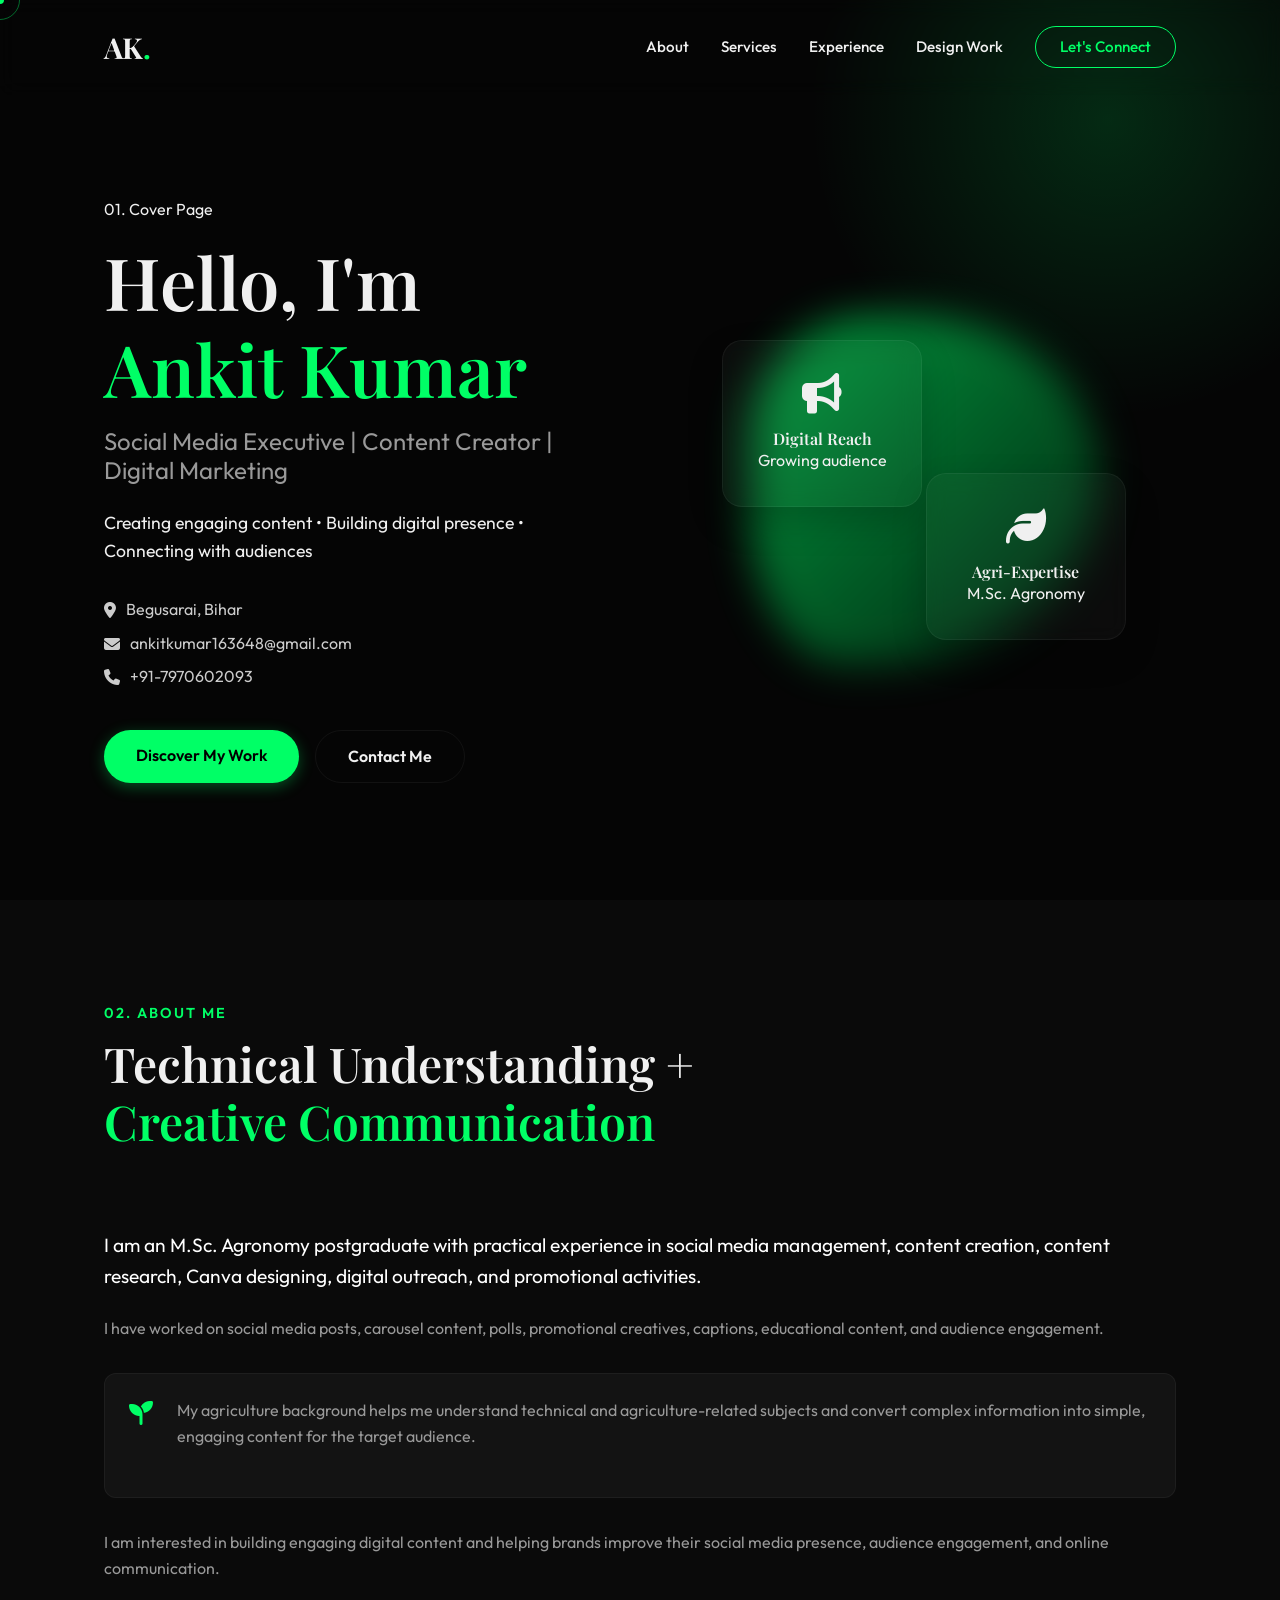
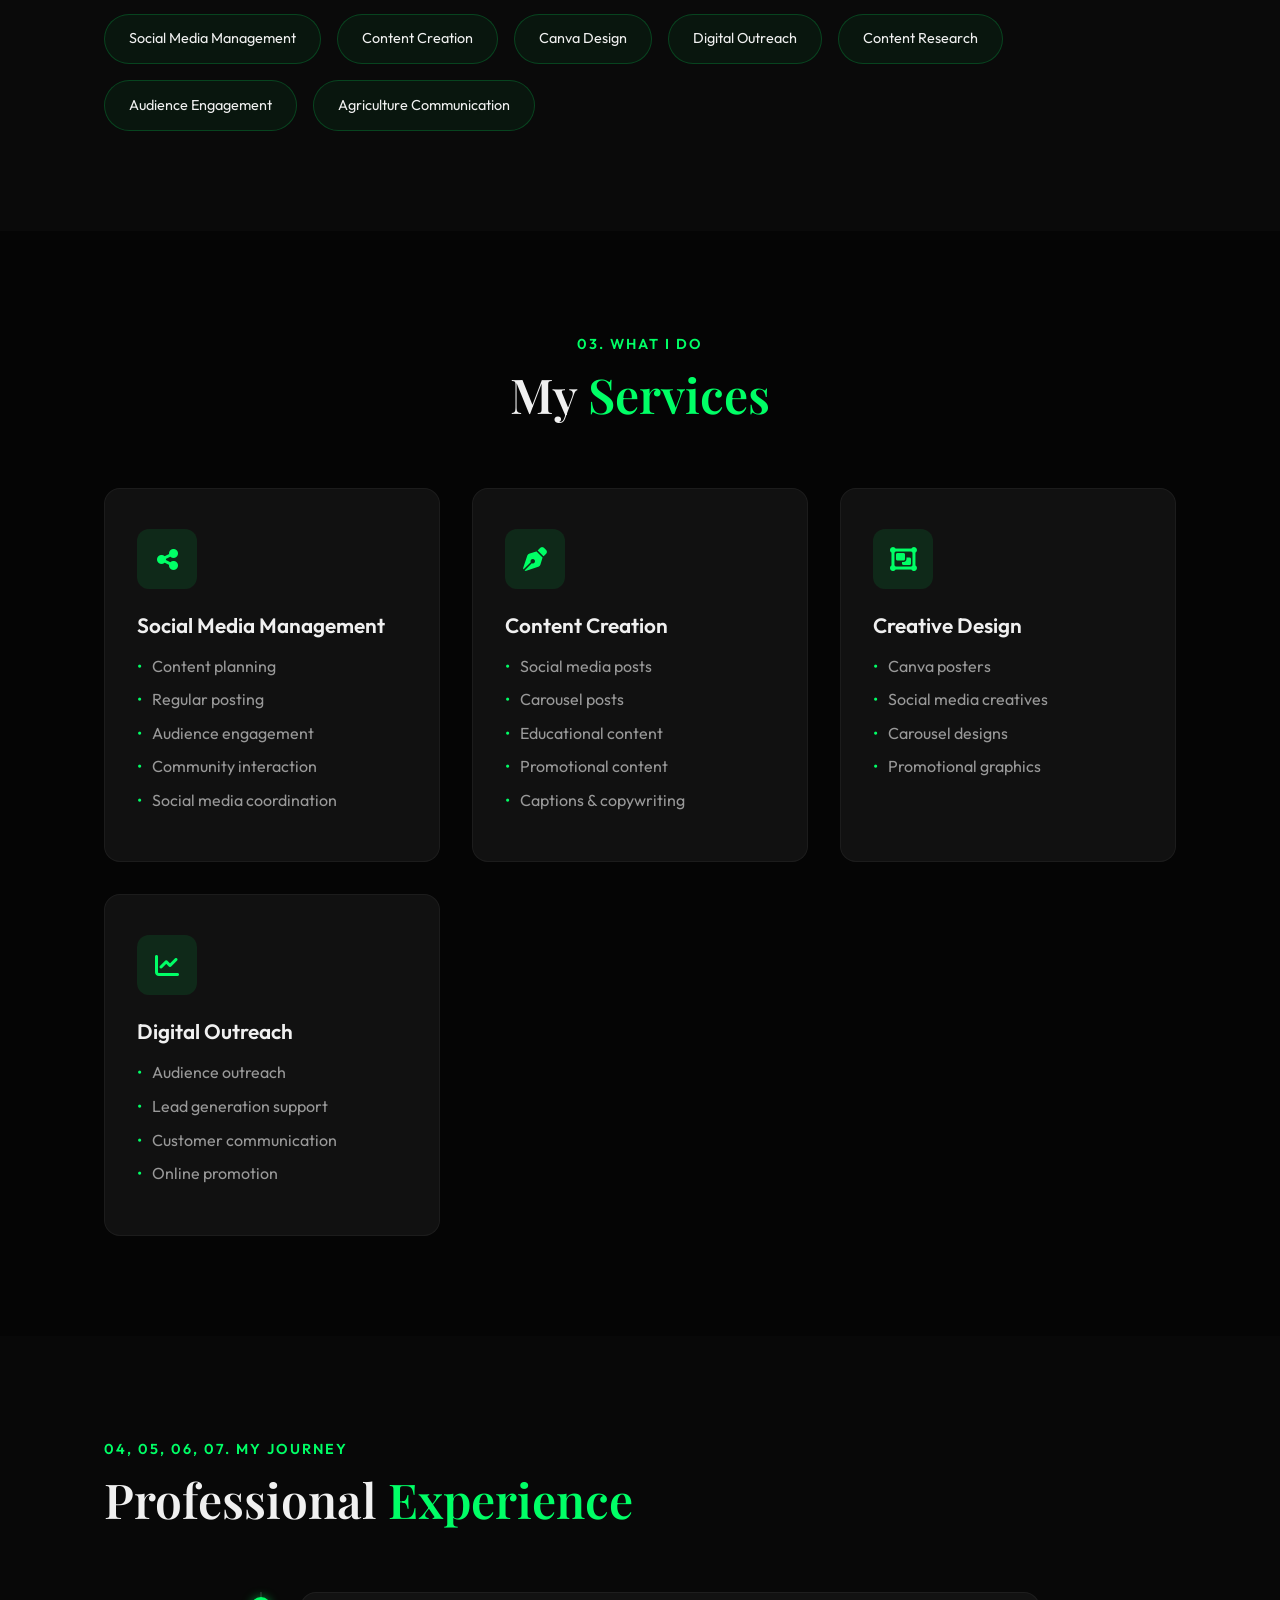
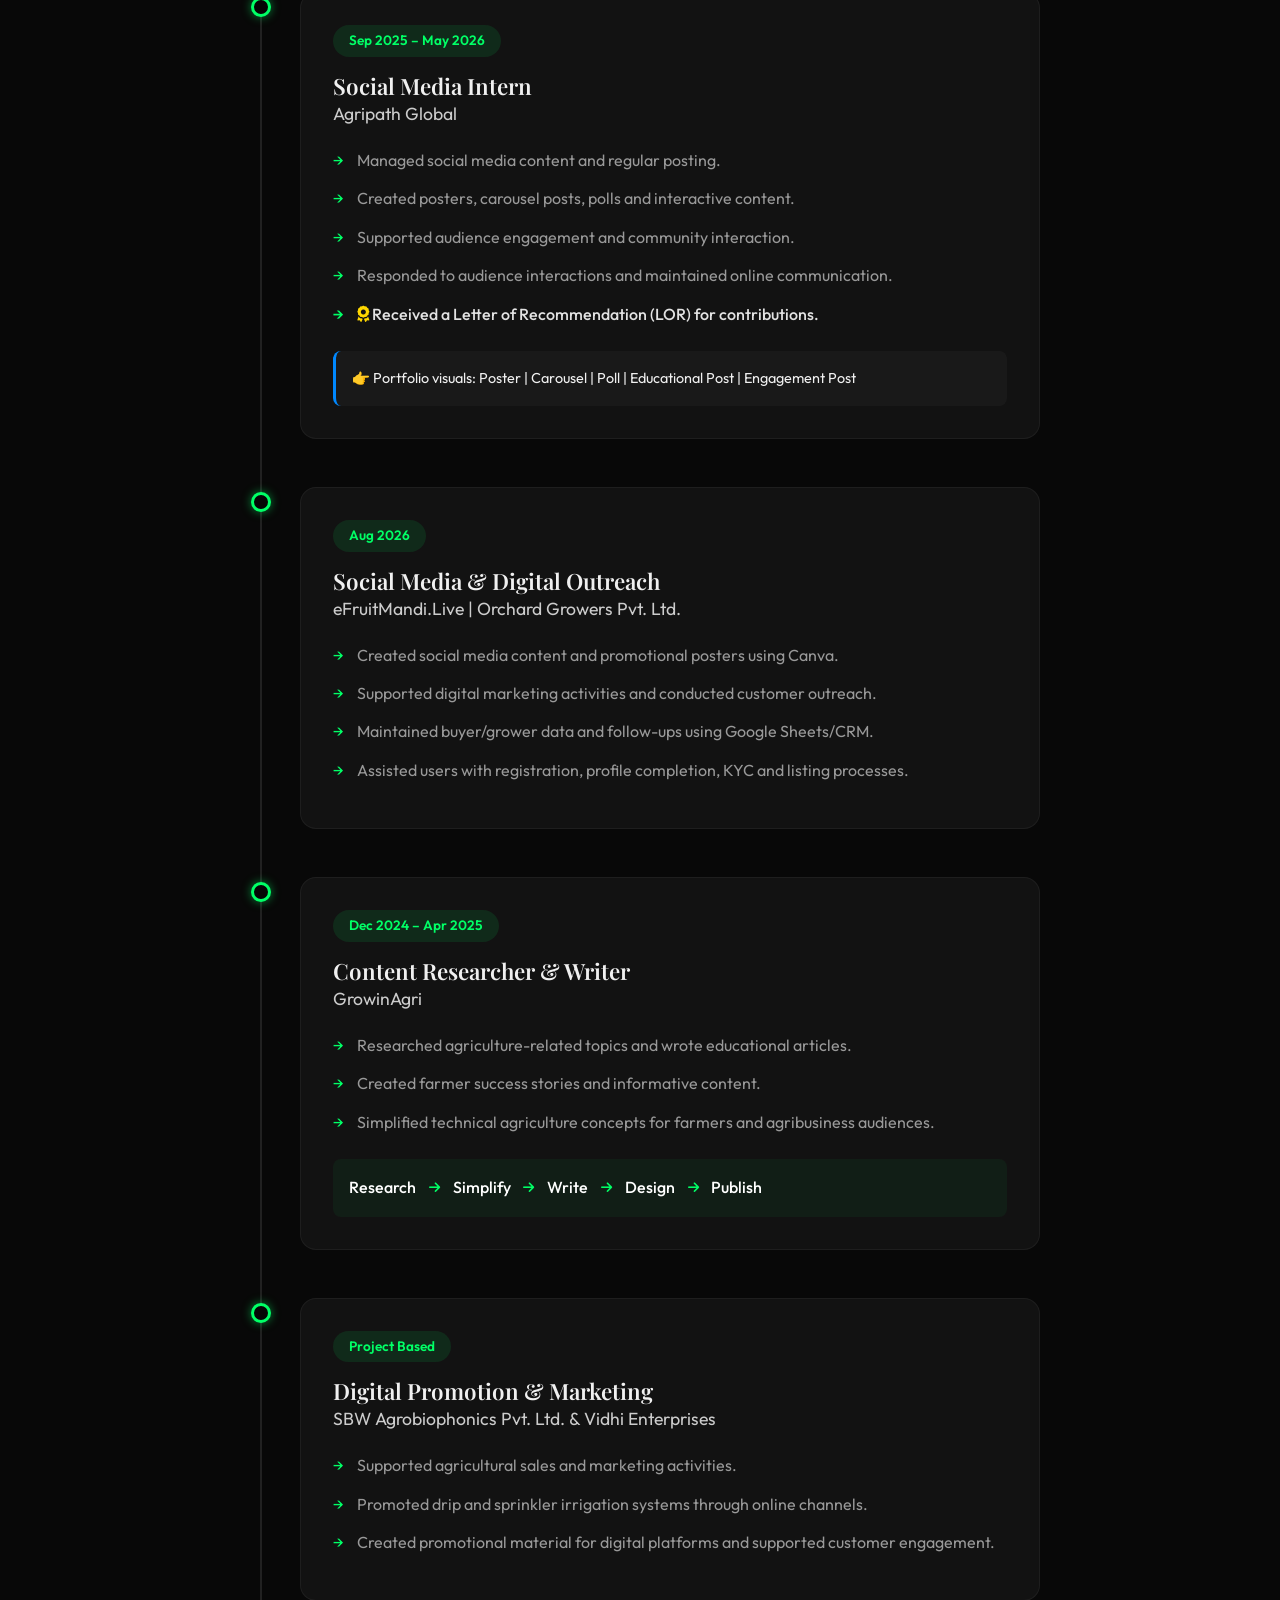
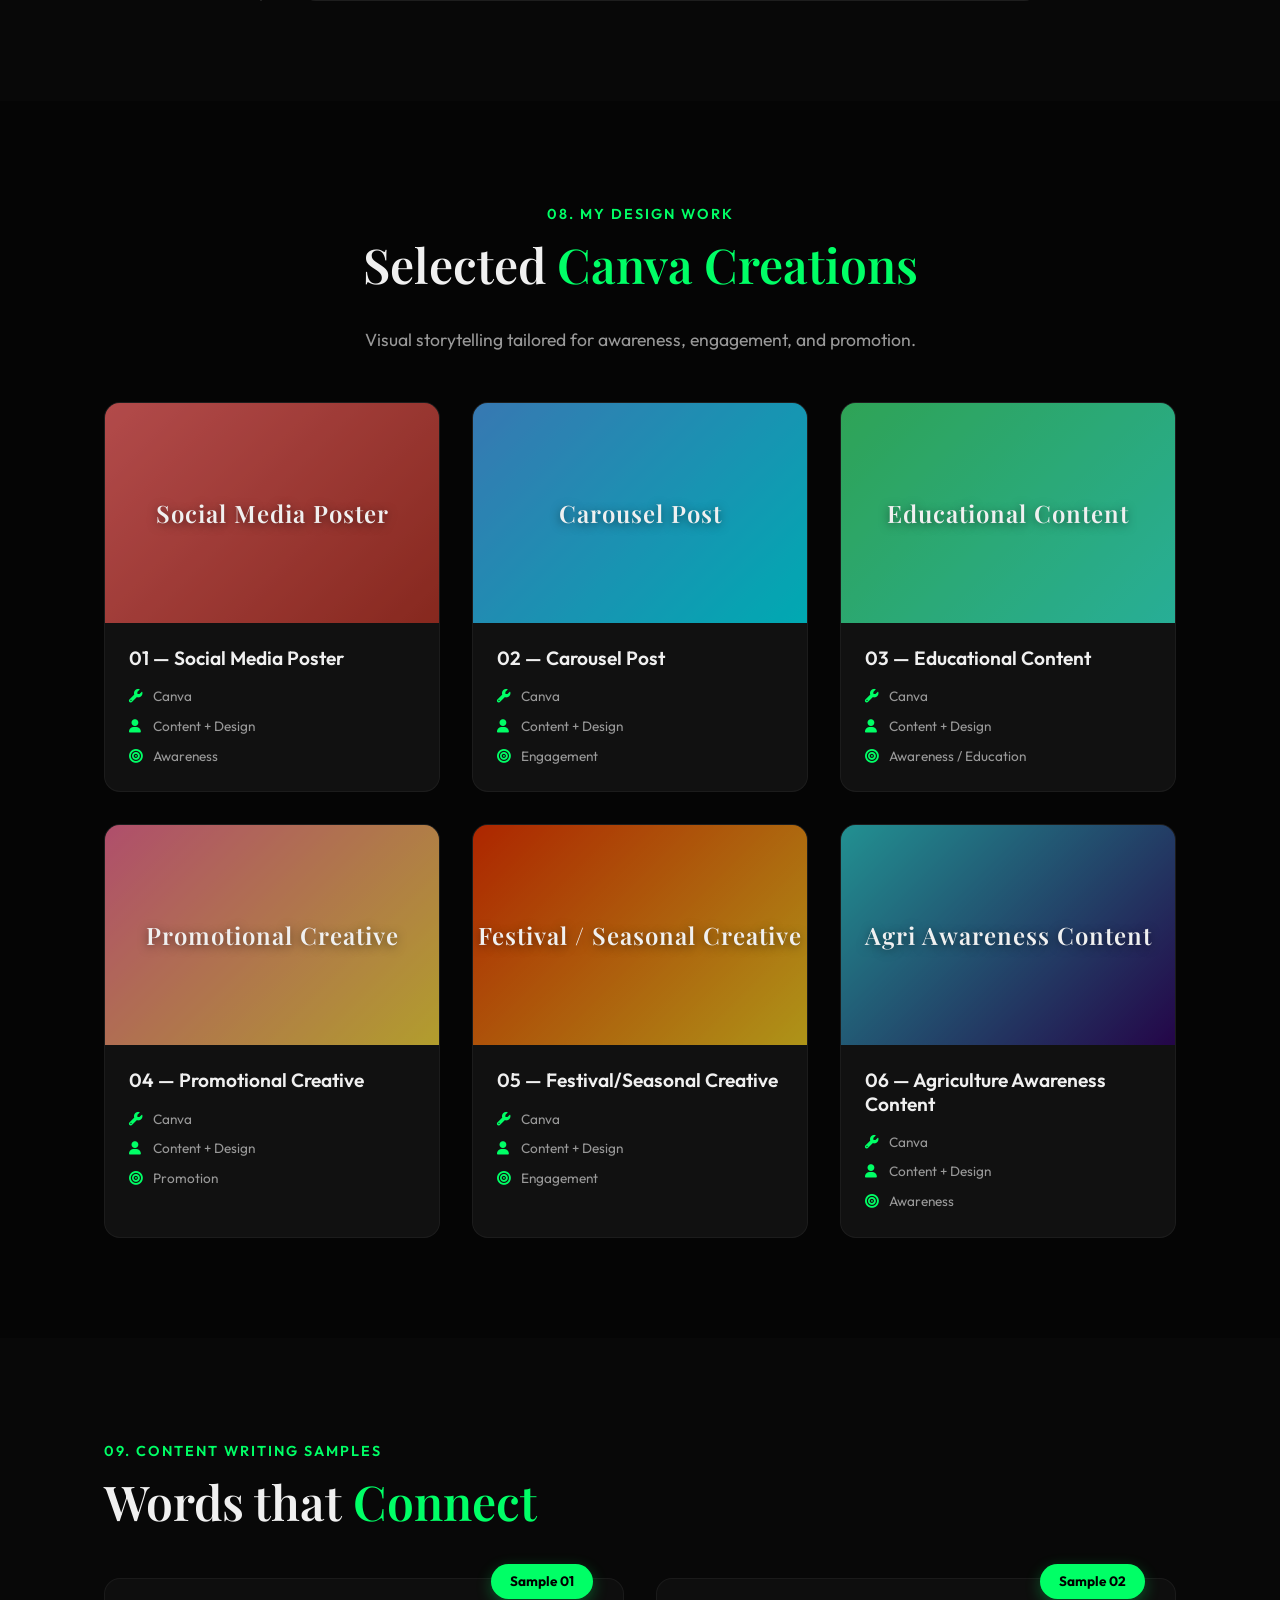
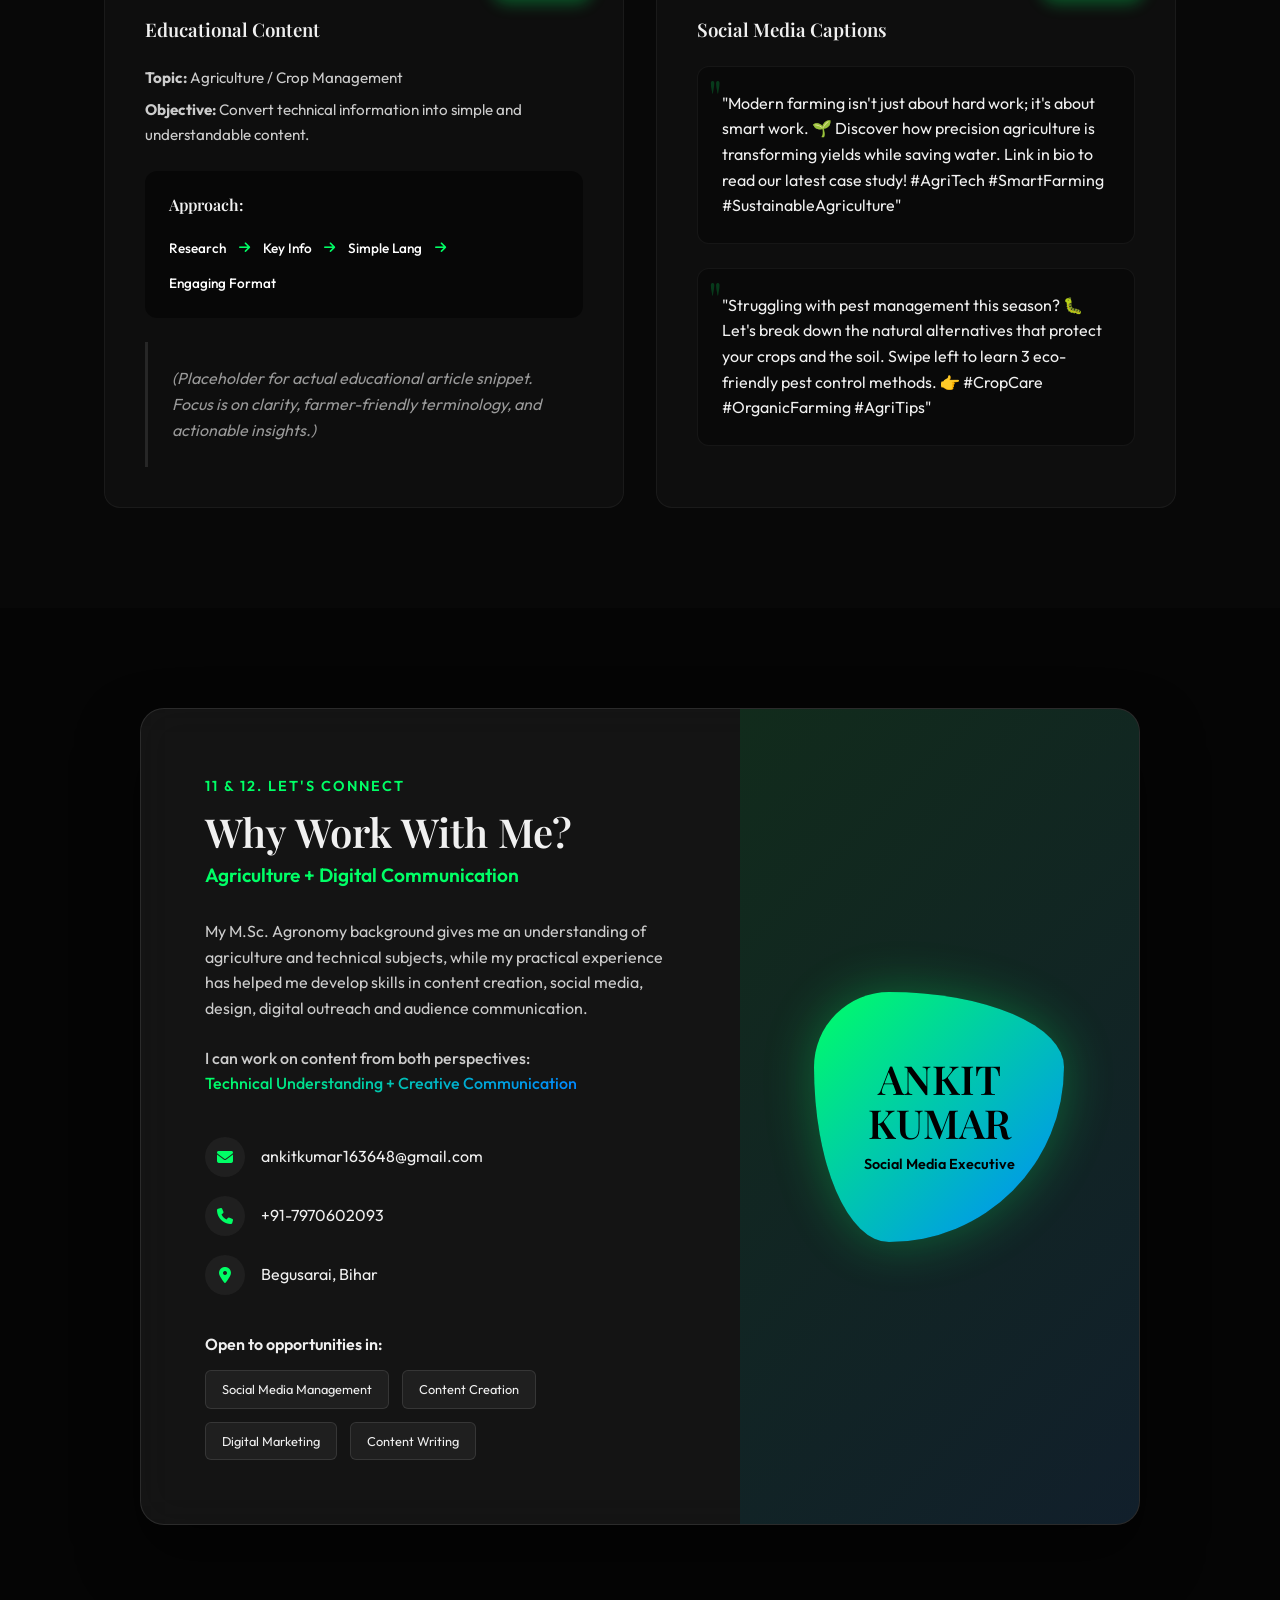
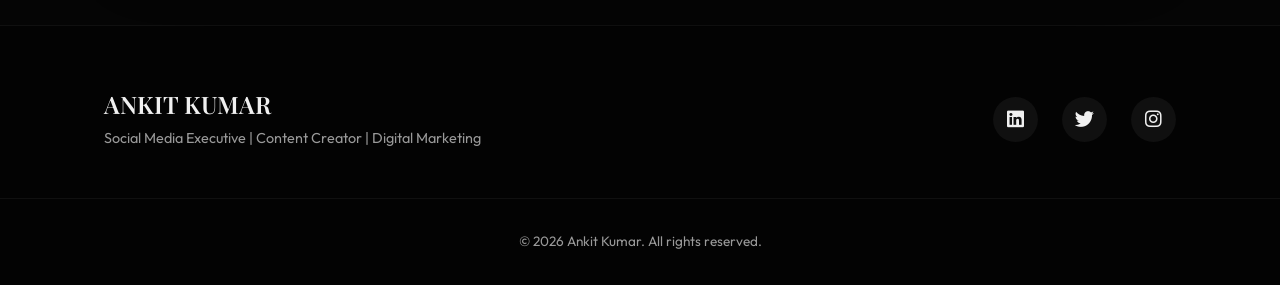
==== index.html @ 9ef34dbc "Added new" ====
<!DOCTYPE html>
<html lang="en">
<head>
    <meta charset="UTF-8">
    <meta name="viewport" content="width=device-width, initial-scale=1.0">
    <title>Ankit Kumar | Social Media Portfolio</title>
    <meta name="description" content="Portfolio of Ankit Kumar - Social Media Executive, Content Creator, and Digital Marketing Professional.">
    
    <!-- Google Fonts -->
    <link rel="preconnect" href="https://fonts.googleapis.com">
    <link rel="preconnect" href="https://fonts.gstatic.com" crossorigin>
    <link href="https://fonts.googleapis.com/css2?family=Outfit:wght@300;400;500;600;700;800&family=Playfair+Display:ital,wght@0,600;1,600&display=swap" rel="stylesheet">
    
    <!-- Font Awesome -->
    <link rel="stylesheet" href="https://cdnjs.cloudflare.com/ajax/libs/font-awesome/6.4.0/css/all.min.css">
    
    <!-- Custom CSS -->
    <link rel="stylesheet" href="./styles/styles.css">
</head>
<body>
    <div class="cursor"></div>
    <div class="cursor-follower"></div>

    <nav class="navbar">
        <div class="container nav-container">
            <a href="#" class="logo">AK<span>.</span></a>
            <div class="nav-links">
                <a href="#about">About</a>
                <a href="#services">Services</a>
                <a href="#experience">Experience</a>
                <a href="#portfolio">Design Work</a>
                <a href="#contact" class="btn btn-outline">Let's Connect</a>
            </div>
            <div class="hamburger">
                <div class="line1"></div>
                <div class="line2"></div>
                <div class="line3"></div>
            </div>
        </div>
    </nav>

    <header class="hero" id="home">
        <div class="container hero-container">
            <div class="hero-content">
                <p class="subtitle fade-up">01. Cover Page</p>
                <h1 class="fade-up" style="animation-delay: 0.1s;">Hello, I'm <br><span class="highlight">Ankit Kumar</span></h1>
                <h3 class="fade-up" style="animation-delay: 0.2s;">Social Media Executive | Content Creator | Digital Marketing</h3>
                <p class="hero-description fade-up" style="animation-delay: 0.3s;">
                    Creating engaging content • Building digital presence • Connecting with audiences
                </p>
                <div class="hero-info fade-up" style="animation-delay: 0.4s;">
                    <p><i class="fa-solid fa-location-dot"></i> Begusarai, Bihar</p>
                    <p><i class="fa-solid fa-envelope"></i> ankitkumar163648@gmail.com</p>
                    <p><i class="fa-solid fa-phone"></i> +91-7970602093</p>
                </div>
                <div class="hero-cta fade-up" style="animation-delay: 0.5s;">
                    <a href="#about" class="btn btn-primary">Discover My Work</a>
                    <a href="#contact" class="btn btn-secondary">Contact Me</a>
                </div>
            </div>
            <div class="hero-visual fade-up" style="animation-delay: 0.3s;">
                <div class="blob-shape"></div>
                <div class="glass-card floating">
                    <i class="fa-solid fa-bullhorn icon-large"></i>
                    <h4>Digital Reach</h4>
                    <p>Growing audience</p>
                </div>
                <div class="glass-card floating-delayed">
                    <i class="fa-solid fa-leaf icon-large text-green"></i>
                    <h4>Agri-Expertise</h4>
                    <p>M.Sc. Agronomy</p>
                </div>
            </div>
        </div>
    </header>

    <section class="about" id="about">
        <div class="container about-container">
            <div class="section-header fade-up">
                <p class="section-subtitle">02. About Me</p>
                <h2 class="section-title">Technical Understanding + <br><span class="highlight">Creative Communication</span></h2>
            </div>
            <div class="about-content fade-up">
                <div class="about-text">
                    <p class="lead">I am an M.Sc. Agronomy postgraduate with practical experience in social media management, content creation, content research, Canva designing, digital outreach, and promotional activities.</p>
                    <p>I have worked on social media posts, carousel content, polls, promotional creatives, captions, educational content, and audience engagement.</p>
                    <div class="highlight-box">
                        <i class="fa-solid fa-seedling text-green"></i>
                        <p>My agriculture background helps me understand technical and agriculture-related subjects and convert complex information into simple, engaging content for the target audience.</p>
                    </div>
                    <p>I am interested in building engaging digital content and helping brands improve their social media presence, audience engagement, and online communication.</p>
                </div>
                <div class="skills-grid">
                    <div class="skill-tag">Social Media Management</div>
                    <div class="skill-tag">Content Creation</div>
                    <div class="skill-tag">Canva Design</div>
                    <div class="skill-tag">Digital Outreach</div>
                    <div class="skill-tag">Content Research</div>
                    <div class="skill-tag">Audience Engagement</div>
                    <div class="skill-tag">Agriculture Communication</div>
                </div>
            </div>
        </div>
    </section>

    <section class="services" id="services">
        <div class="container">
            <div class="section-header text-center fade-up">
                <p class="section-subtitle">03. What I Do</p>
                <h2 class="section-title">My <span class="highlight">Services</span></h2>
            </div>
            <div class="services-grid">
                <div class="service-card fade-up">
                    <div class="service-icon"><i class="fa-solid fa-share-nodes"></i></div>
                    <h3>Social Media Management</h3>
                    <ul>
                        <li>Content planning</li>
                        <li>Regular posting</li>
                        <li>Audience engagement</li>
                        <li>Community interaction</li>
                        <li>Social media coordination</li>
                    </ul>
                </div>
                <div class="service-card fade-up" style="animation-delay: 0.1s;">
                    <div class="service-icon"><i class="fa-solid fa-pen-nib"></i></div>
                    <h3>Content Creation</h3>
                    <ul>
                        <li>Social media posts</li>
                        <li>Carousel posts</li>
                        <li>Educational content</li>
                        <li>Promotional content</li>
                        <li>Captions & copywriting</li>
                    </ul>
                </div>
                <div class="service-card fade-up" style="animation-delay: 0.2s;">
                    <div class="service-icon"><i class="fa-solid fa-object-group"></i></div>
                    <h3>Creative Design</h3>
                    <ul>
                        <li>Canva posters</li>
                        <li>Social media creatives</li>
                        <li>Carousel designs</li>
                        <li>Promotional graphics</li>
                    </ul>
                </div>
                <div class="service-card fade-up" style="animation-delay: 0.3s;">
                    <div class="service-icon"><i class="fa-solid fa-chart-line"></i></div>
                    <h3>Digital Outreach</h3>
                    <ul>
                        <li>Audience outreach</li>
                        <li>Lead generation support</li>
                        <li>Customer communication</li>
                        <li>Online promotion</li>
                    </ul>
                </div>
            </div>
        </div>
    </section>

    <section class="experience" id="experience">
        <div class="container">
            <div class="section-header fade-up">
                <p class="section-subtitle">04, 05, 06, 07. My Journey</p>
                <h2 class="section-title">Professional <span class="highlight">Experience</span></h2>
            </div>
            
            <div class="timeline">
                <div class="timeline-item fade-up">
                    <div class="timeline-dot"></div>
                    <div class="timeline-content">
                        <span class="timeline-date">Sep 2025 – May 2026</span>
                        <h3>Social Media Intern</h3>
                        <h4>Agripath Global</h4>
                        <ul class="timeline-list">
                            <li>Managed social media content and regular posting.</li>
                            <li>Created posters, carousel posts, polls and interactive content.</li>
                            <li>Supported audience engagement and community interaction.</li>
                            <li>Responded to audience interactions and maintained online communication.</li>
                            <li class="highlight-item"><i class="fa-solid fa-award"></i> Received a Letter of Recommendation (LOR) for contributions.</li>
                        </ul>
                        <p class="portfolio-hint">👉 Portfolio visuals: Poster | Carousel | Poll | Educational Post | Engagement Post</p>
                    </div>
                </div>

                <div class="timeline-item fade-up">
                    <div class="timeline-dot"></div>
                    <div class="timeline-content">
                        <span class="timeline-date">Aug 2026</span>
                        <h3>Social Media & Digital Outreach</h3>
                        <h4>eFruitMandi.Live | Orchard Growers Pvt. Ltd.</h4>
                        <ul class="timeline-list">
                            <li>Created social media content and promotional posters using Canva.</li>
                            <li>Supported digital marketing activities and conducted customer outreach.</li>
                            <li>Maintained buyer/grower data and follow-ups using Google Sheets/CRM.</li>
                            <li>Assisted users with registration, profile completion, KYC and listing processes.</li>
                        </ul>
                    </div>
                </div>

                <div class="timeline-item fade-up">
                    <div class="timeline-dot"></div>
                    <div class="timeline-content">
                        <span class="timeline-date">Dec 2024 – Apr 2025</span>
                        <h3>Content Researcher & Writer</h3>
                        <h4>GrowinAgri</h4>
                        <ul class="timeline-list">
                            <li>Researched agriculture-related topics and wrote educational articles.</li>
                            <li>Created farmer success stories and informative content.</li>
                            <li>Simplified technical agriculture concepts for farmers and agribusiness audiences.</li>
                        </ul>
                        <div class="process-flow">
                            <span>Research</span> <i class="fa-solid fa-arrow-right"></i>
                            <span>Simplify</span> <i class="fa-solid fa-arrow-right"></i>
                            <span>Write</span> <i class="fa-solid fa-arrow-right"></i>
                            <span>Design</span> <i class="fa-solid fa-arrow-right"></i>
                            <span>Publish</span>
                        </div>
                    </div>
                </div>
                
                <div class="timeline-item fade-up">
                    <div class="timeline-dot"></div>
                    <div class="timeline-content">
                        <span class="timeline-date">Project Based</span>
                        <h3>Digital Promotion & Marketing</h3>
                        <h4>SBW Agrobiophonics Pvt. Ltd. & Vidhi Enterprises</h4>
                        <ul class="timeline-list">
                            <li>Supported agricultural sales and marketing activities.</li>
                            <li>Promoted drip and sprinkler irrigation systems through online channels.</li>
                            <li>Created promotional material for digital platforms and supported customer engagement.</li>
                        </ul>
                    </div>
                </div>
            </div>
        </div>
    </section>

    <section class="portfolio" id="portfolio">
        <div class="container">
            <div class="section-header text-center fade-up">
                <p class="section-subtitle">08. My Design Work</p>
                <h2 class="section-title">Selected <span class="highlight">Canva Creations</span></h2>
                <p class="section-desc">Visual storytelling tailored for awareness, engagement, and promotion.</p>
            </div>

            <div class="portfolio-grid">
                <!-- Portfolio Item 1 -->
                <div class="portfolio-item fade-up">
                    <div class="portfolio-img placeholder-gradient-1">
                        <!-- Placeholder for actual image -->
                        <span class="img-text">Social Media Poster</span>
                    </div>
                    <div class="portfolio-info">
                        <h3>01 — Social Media Poster</h3>
                        <div class="portfolio-meta">
                            <span><i class="fa-solid fa-wrench"></i> Canva</span>
                            <span><i class="fa-solid fa-user"></i> Content + Design</span>
                            <span><i class="fa-solid fa-bullseye"></i> Awareness</span>
                        </div>
                    </div>
                </div>
                
                <!-- Portfolio Item 2 -->
                <div class="portfolio-item fade-up">
                    <div class="portfolio-img placeholder-gradient-2">
                        <span class="img-text">Carousel Post</span>
                    </div>
                    <div class="portfolio-info">
                        <h3>02 — Carousel Post</h3>
                        <div class="portfolio-meta">
                            <span><i class="fa-solid fa-wrench"></i> Canva</span>
                            <span><i class="fa-solid fa-user"></i> Content + Design</span>
                            <span><i class="fa-solid fa-bullseye"></i> Engagement</span>
                        </div>
                    </div>
                </div>

                <!-- Portfolio Item 3 -->
                <div class="portfolio-item fade-up">
                    <div class="portfolio-img placeholder-gradient-3">
                        <span class="img-text">Educational Content</span>
                    </div>
                    <div class="portfolio-info">
                        <h3>03 — Educational Content</h3>
                        <div class="portfolio-meta">
                            <span><i class="fa-solid fa-wrench"></i> Canva</span>
                            <span><i class="fa-solid fa-user"></i> Content + Design</span>
                            <span><i class="fa-solid fa-bullseye"></i> Awareness / Education</span>
                        </div>
                    </div>
                </div>

                <!-- Portfolio Item 4 -->
                <div class="portfolio-item fade-up">
                    <div class="portfolio-img placeholder-gradient-4">
                        <span class="img-text">Promotional Creative</span>
                    </div>
                    <div class="portfolio-info">
                        <h3>04 — Promotional Creative</h3>
                        <div class="portfolio-meta">
                            <span><i class="fa-solid fa-wrench"></i> Canva</span>
                            <span><i class="fa-solid fa-user"></i> Content + Design</span>
                            <span><i class="fa-solid fa-bullseye"></i> Promotion</span>
                        </div>
                    </div>
                </div>

                <!-- Portfolio Item 5 -->
                <div class="portfolio-item fade-up">
                    <div class="portfolio-img placeholder-gradient-5">
                        <span class="img-text">Festival / Seasonal Creative</span>
                    </div>
                    <div class="portfolio-info">
                        <h3>05 — Festival/Seasonal Creative</h3>
                        <div class="portfolio-meta">
                            <span><i class="fa-solid fa-wrench"></i> Canva</span>
                            <span><i class="fa-solid fa-user"></i> Content + Design</span>
                            <span><i class="fa-solid fa-bullseye"></i> Engagement</span>
                        </div>
                    </div>
                </div>

                <!-- Portfolio Item 6 -->
                <div class="portfolio-item fade-up">
                    <div class="portfolio-img placeholder-gradient-6">
                        <span class="img-text">Agri Awareness Content</span>
                    </div>
                    <div class="portfolio-info">
                        <h3>06 — Agriculture Awareness Content</h3>
                        <div class="portfolio-meta">
                            <span><i class="fa-solid fa-wrench"></i> Canva</span>
                            <span><i class="fa-solid fa-user"></i> Content + Design</span>
                            <span><i class="fa-solid fa-bullseye"></i> Awareness</span>
                        </div>
                    </div>
                </div>
            </div>
        </div>
    </section>

    <section class="content-samples" id="samples">
        <div class="container">
            <div class="section-header fade-up">
                <p class="section-subtitle">09. Content Writing Samples</p>
                <h2 class="section-title">Words that <span class="highlight">Connect</span></h2>
            </div>
            
            <div class="samples-container">
                <div class="sample-card fade-up">
                    <div class="sample-badge">Sample 01</div>
                    <h3>Educational Content</h3>
                    <p class="sample-meta"><strong>Topic:</strong> Agriculture / Crop Management</p>
                    <p class="sample-meta"><strong>Objective:</strong> Convert technical information into simple and understandable content.</p>
                    <div class="sample-approach">
                        <h4>Approach:</h4>
                        <div class="process-flow small">
                            <span>Research</span> <i class="fa-solid fa-arrow-right"></i>
                            <span>Key Info</span> <i class="fa-solid fa-arrow-right"></i>
                            <span>Simple Lang</span> <i class="fa-solid fa-arrow-right"></i>
                            <span>Engaging Format</span>
                        </div>
                    </div>
                    <div class="sample-body">
                        <p><em>(Placeholder for actual educational article snippet. Focus is on clarity, farmer-friendly terminology, and actionable insights.)</em></p>
                    </div>
                </div>
                
                <div class="sample-card fade-up" style="animation-delay: 0.2s;">
                    <div class="sample-badge">Sample 02</div>
                    <h3>Social Media Captions</h3>
                    <div class="caption-examples">
                        <div class="caption-box">
                            <p>"Modern farming isn't just about hard work; it's about smart work. 🌱 Discover how precision agriculture is transforming yields while saving water. Link in bio to read our latest case study! #AgriTech #SmartFarming #SustainableAgriculture"</p>
                        </div>
                        <div class="caption-box">
                            <p>"Struggling with pest management this season? 🐛 Let's break down the natural alternatives that protect your crops and the soil. Swipe left to learn 3 eco-friendly pest control methods. 👉 #CropCare #OrganicFarming #AgriTips"</p>
                        </div>
                    </div>
                </div>
            </div>
        </div>
    </section>

    <section class="contact" id="contact">
        <div class="container contact-container fade-up">
            <div class="contact-card glass-panel">
                <div class="contact-content">
                    <p class="section-subtitle">11 & 12. Let's Connect</p>
                    <h2>Why Work With Me?</h2>
                    <h3 class="highlight">Agriculture + Digital Communication</h3>
                    <p class="contact-desc">
                        My M.Sc. Agronomy background gives me an understanding of agriculture and technical subjects, while my practical experience has helped me develop skills in content creation, social media, design, digital outreach and audience communication.
                    </p>
                    <p class="contact-desc font-bold">
                        I can work on content from both perspectives:<br>
                        <span class="text-gradient">Technical Understanding + Creative Communication</span>
                    </p>
                    
                    <div class="contact-details mt-4">
                        <div class="contact-item">
                            <div class="icon-circle"><i class="fa-solid fa-envelope"></i></div>
                            <a href="mailto:ankitkumar163648@gmail.com">ankitkumar163648@gmail.com</a>
                        </div>
                        <div class="contact-item">
                            <div class="icon-circle"><i class="fa-solid fa-phone"></i></div>
                            <a href="tel:+917970602093">+91-7970602093</a>
                        </div>
                        <div class="contact-item">
                            <div class="icon-circle"><i class="fa-solid fa-location-dot"></i></div>
                            <span>Begusarai, Bihar</span>
                        </div>
                    </div>
                    
                    <div class="open-to mt-4">
                        <h4>Open to opportunities in:</h4>
                        <div class="tags">
                            <span class="tag">Social Media Management</span>
                            <span class="tag">Content Creation</span>
                            <span class="tag">Digital Marketing</span>
                            <span class="tag">Content Writing</span>
                        </div>
                    </div>
                </div>
                <div class="contact-visual">
                    <div class="connect-blob">
                        <h2>ANKIT<br>KUMAR</h2>
                        <p>Social Media Executive</p>
                    </div>
                </div>
            </div>
        </div>
    </section>

    <footer>
        <div class="container footer-container">
            <div class="footer-left">
                <h3>ANKIT KUMAR</h3>
                <p>Social Media Executive | Content Creator | Digital Marketing</p>
            </div>
            <div class="footer-right">
                <a href="#"><i class="fa-brands fa-linkedin"></i></a>
                <a href="#"><i class="fa-brands fa-twitter"></i></a>
                <a href="#"><i class="fa-brands fa-instagram"></i></a>
            </div>
        </div>
        <div class="footer-bottom text-center">
            <p>&copy; 2026 Ankit Kumar. All rights reserved.</p>
        </div>
    </footer>

    <script src="./script/script.js"></script>
</body>
</html>
---- styles/styles.css ----
/* =========================================
   Base & Reset
   ========================================= */
   :root {
    --bg-color: #050505;
    --text-color: #f0f0f0;
    --text-muted: #999;
    --accent-primary: #00ff66; /* Neon Green for Agri */
    --accent-secondary: #0088ff;
    --card-bg: rgba(25, 25, 25, 0.6);
    --glass-border: rgba(255, 255, 255, 0.05);
    
    --font-main: 'Outfit', sans-serif;
    --font-heading: 'Playfair Display', serif;
    
    --transition: all 0.3s cubic-bezier(0.25, 0.8, 0.25, 1);
}

* {
    margin: 0;
    padding: 0;
    box-sizing: border-box;
}

html {
    scroll-behavior: smooth;
    font-size: 16px;
}

body {
    background-color: var(--bg-color);
    color: var(--text-color);
    font-family: var(--font-main);
    line-height: 1.6;
    overflow-x: hidden;
    cursor: none; /* Custom cursor */
}

a {
    text-decoration: none;
    color: inherit;
    transition: var(--transition);
}

ul {
    list-style: none;
}

.container {
    max-width: 1200px;
    margin: 0 auto;
    padding: 0 5%;
}

/* Typography */
h1, h2, h3, h4, h5, h6 {
    font-family: var(--font-heading);
    font-weight: 600;
    line-height: 1.2;
}

.highlight {
    color: var(--accent-primary);
    position: relative;
    display: inline-block;
}

.text-green {
    color: var(--accent-primary);
}

.text-gradient {
    background: linear-gradient(90deg, var(--accent-primary), var(--accent-secondary));
    -webkit-background-clip: text;
    -webkit-text-fill-color: transparent;
    background-clip: text;
}

.section-subtitle {
    font-family: var(--font-main);
    color: var(--accent-primary);
    font-size: 0.9rem;
    font-weight: 600;
    letter-spacing: 2px;
    text-transform: uppercase;
    margin-bottom: 10px;
    display: inline-block;
}

.section-title {
    font-size: 3rem;
    margin-bottom: 2rem;
}

.section-desc {
    color: var(--text-muted);
    font-size: 1.1rem;
    margin-bottom: 3rem;
}

/* Custom Cursor */
.cursor {
    width: 8px;
    height: 8px;
    background: var(--accent-primary);
    border-radius: 50%;
    position: fixed;
    top: 0;
    left: 0;
    pointer-events: none;
    z-index: 9999;
    transform: translate(-50%, -50%);
    transition: transform 0.1s ease;
}

.cursor-follower {
    width: 40px;
    height: 40px;
    border: 1px solid rgba(0, 255, 102, 0.4);
    border-radius: 50%;
    position: fixed;
    top: 0;
    left: 0;
    pointer-events: none;
    z-index: 9998;
    transform: translate(-50%, -50%);
    transition: width 0.3s, height 0.3s, background 0.3s;
    transition-timing-function: ease-out;
}

/* Buttons */
.btn {
    display: inline-block;
    padding: 0.8rem 2rem;
    border-radius: 30px;
    font-weight: 600;
    font-family: var(--font-main);
    cursor: pointer;
    text-align: center;
}

.btn-primary {
    background: var(--accent-primary);
    color: #000;
    box-shadow: 0 4px 15px rgba(0, 255, 102, 0.3);
}

.btn-primary:hover {
    box-shadow: 0 6px 20px rgba(0, 255, 102, 0.5);
    transform: translateY(-3px);
}

.btn-secondary {
    background: transparent;
    color: var(--text-color);
    border: 1px solid var(--glass-border);
}

.btn-secondary:hover {
    border-color: var(--accent-primary);
    color: var(--accent-primary);
}

.btn-outline {
    border: 1px solid var(--accent-primary);
    color: var(--accent-primary);
    padding: 0.5rem 1.5rem;
}

.btn-outline:hover {
    background: var(--accent-primary);
    color: #000;
}

/* Layout spacing */
section {
    padding: 100px 0;
}

.text-center {
    text-align: center;
}

.mt-4 {
    margin-top: 2rem;
}

/* Animations */
.fade-up {
    opacity: 0;
    transform: translateY(30px);
    transition: opacity 0.8s ease, transform 0.8s ease;
}

.fade-up.visible {
    opacity: 1;
    transform: translateY(0);
}

/* =========================================
   Navbar
   ========================================= */
.navbar {
    position: fixed;
    top: 0;
    width: 100%;
    padding: 1.5rem 0;
    z-index: 1000;
    transition: var(--transition);
    backdrop-filter: blur(10px);
    -webkit-backdrop-filter: blur(10px);
    border-bottom: 1px solid transparent;
}

.navbar.scrolled {
    padding: 1rem 0;
    background: rgba(5, 5, 5, 0.8);
    border-bottom: 1px solid var(--glass-border);
}

.nav-container {
    display: flex;
    justify-content: space-between;
    align-items: center;
}

.logo {
    font-size: 1.8rem;
    font-family: var(--font-heading);
    font-weight: 700;
}

.logo span {
    color: var(--accent-primary);
}

.nav-links {
    display: flex;
    align-items: center;
    gap: 2rem;
}

.nav-links a {
    font-size: 0.95rem;
    font-weight: 500;
    position: relative;
}

.nav-links a:not(.btn)::after {
    content: '';
    position: absolute;
    bottom: -5px;
    left: 0;
    width: 0;
    height: 2px;
    background: var(--accent-primary);
    transition: var(--transition);
}

.nav-links a:not(.btn):hover::after {
    width: 100%;
}

.hamburger {
    display: none;
    cursor: pointer;
}

.hamburger div {
    width: 25px;
    height: 3px;
    background: var(--text-color);
    margin: 5px;
    transition: var(--transition);
}

/* =========================================
   Hero Section
   ========================================= */
.hero {
    min-height: 100vh;
    display: flex;
    align-items: center;
    position: relative;
    padding-top: 80px;
    overflow: hidden;
}

.hero::before {
    content: '';
    position: absolute;
    top: -20%;
    right: -10%;
    width: 600px;
    height: 600px;
    background: radial-gradient(circle, rgba(0, 255, 102, 0.15) 0%, rgba(5, 5, 5, 0) 70%);
    border-radius: 50%;
    z-index: -1;
}

.hero-container {
    display: grid;
    grid-template-columns: 1fr 1fr;
    gap: 4rem;
    align-items: center;
}

.hero-content h1 {
    font-size: 4.5rem;
    margin: 1rem 0;
}

.hero-content h3 {
    font-size: 1.5rem;
    color: var(--text-muted);
    font-family: var(--font-main);
    font-weight: 400;
    margin-bottom: 1.5rem;
}

.hero-description {
    font-size: 1.1rem;
    margin-bottom: 2rem;
    max-width: 500px;
}

.hero-info {
    display: flex;
    flex-direction: column;
    gap: 0.5rem;
    margin-bottom: 2.5rem;
}

.hero-info p {
    display: flex;
    align-items: center;
    gap: 10px;
    color: #ccc;
}

.hero-cta {
    display: flex;
    gap: 1rem;
}

.hero-visual {
    position: relative;
    height: 500px;
    display: flex;
    justify-content: center;
    align-items: center;
}

.blob-shape {
    position: absolute;
    width: 350px;
    height: 350px;
    background: linear-gradient(135deg, var(--accent-primary) 0%, #003314 100%);
    border-radius: 40% 60% 70% 30% / 40% 50% 60% 50%;
    animation: morph 8s ease-in-out infinite alternate;
    opacity: 0.6;
    filter: blur(20px);
}

@keyframes morph {
    0% { border-radius: 40% 60% 70% 30% / 40% 50% 60% 50%; }
    100% { border-radius: 60% 40% 30% 70% / 60% 30% 70% 40%; }
}

.glass-card {
    background: rgba(255, 255, 255, 0.03);
    backdrop-filter: blur(10px);
    -webkit-backdrop-filter: blur(10px);
    border: 1px solid var(--glass-border);
    padding: 2rem;
    border-radius: 20px;
    text-align: center;
    position: absolute;
    width: 200px;
    box-shadow: 0 15px 35px rgba(0,0,0,0.2);
}

.icon-large {
    font-size: 2.5rem;
    margin-bottom: 1rem;
    color: var(--text-color);
}

.floating {
    top: 20%;
    left: 10%;
    animation: float 6s ease-in-out infinite;
}

.floating-delayed {
    bottom: 20%;
    right: 10%;
    animation: float 6s ease-in-out infinite 3s;
}

@keyframes float {
    0% { transform: translateY(0px); }
    50% { transform: translateY(-20px); }
    100% { transform: translateY(0px); }
}

/* =========================================
   About Section
   ========================================= */
.about {
    background: #0a0a0a;
}

.about-container {
    display: grid;
    grid-template-columns: 1fr;
    gap: 3rem;
}

.about-text .lead {
    font-size: 1.2rem;
    color: #fff;
    margin-bottom: 1.5rem;
}

.about-text p {
    margin-bottom: 1.5rem;
    color: var(--text-muted);
}

.highlight-box {
    background: var(--card-bg);
    border: 1px solid var(--glass-border);
    padding: 1.5rem;
    border-radius: 12px;
    margin: 2rem 0;
    display: flex;
    gap: 1.5rem;
    align-items: flex-start;
}

.highlight-box i {
    font-size: 1.5rem;
    margin-top: 0.2rem;
}

.skills-grid {
    display: flex;
    flex-wrap: wrap;
    gap: 1rem;
    margin-top: 2rem;
}

.skill-tag {
    padding: 0.8rem 1.5rem;
    background: rgba(0, 255, 102, 0.05);
    border: 1px solid rgba(0, 255, 102, 0.2);
    border-radius: 30px;
    color: var(--text-color);
    font-size: 0.9rem;
    transition: var(--transition);
}

.skill-tag:hover {
    background: rgba(0, 255, 102, 0.2);
    transform: translateY(-3px);
}

/* =========================================
   Services Section
   ========================================= */
.services-grid {
    display: grid;
    grid-template-columns: repeat(auto-fit, minmax(250px, 1fr));
    gap: 2rem;
    margin-top: 4rem;
}

.service-card {
    background: var(--card-bg);
    border: 1px solid var(--glass-border);
    padding: 2.5rem 2rem;
    border-radius: 16px;
    transition: var(--transition);
    position: relative;
    overflow: hidden;
}

.service-card::before {
    content: '';
    position: absolute;
    top: 0;
    left: 0;
    width: 100%;
    height: 3px;
    background: var(--accent-primary);
    transform: scaleX(0);
    transform-origin: left;
    transition: transform 0.4s ease;
}

.service-card:hover {
    transform: translateY(-10px);
    background: rgba(35, 35, 35, 0.8);
}

.service-card:hover::before {
    transform: scaleX(1);
}

.service-icon {
    width: 60px;
    height: 60px;
    background: rgba(0, 255, 102, 0.1);
    border-radius: 12px;
    display: flex;
    justify-content: center;
    align-items: center;
    font-size: 1.5rem;
    color: var(--accent-primary);
    margin-bottom: 1.5rem;
}

.service-card h3 {
    font-size: 1.3rem;
    margin-bottom: 1rem;
    font-family: var(--font-main);
}

.service-card ul {
    color: var(--text-muted);
}

.service-card ul li {
    margin-bottom: 0.5rem;
    display: flex;
    align-items: center;
    gap: 10px;
}

.service-card ul li::before {
    content: '•';
    color: var(--accent-primary);
}

/* =========================================
   Experience Section
   ========================================= */
.experience {
    background: #080808;
    position: relative;
}

.timeline {
    position: relative;
    max-width: 800px;
    margin: 4rem auto 0;
}

.timeline::before {
    content: '';
    position: absolute;
    top: 0;
    left: 20px;
    width: 2px;
    height: 100%;
    background: rgba(255, 255, 255, 0.1);
}

.timeline-item {
    position: relative;
    padding-left: 60px;
    margin-bottom: 3rem;
}

.timeline-item:last-child {
    margin-bottom: 0;
}

.timeline-dot {
    position: absolute;
    left: 11px;
    top: 5px;
    width: 20px;
    height: 20px;
    background: var(--bg-color);
    border: 3px solid var(--accent-primary);
    border-radius: 50%;
    z-index: 2;
    box-shadow: 0 0 10px rgba(0, 255, 102, 0.5);
}

.timeline-content {
    background: var(--card-bg);
    border: 1px solid var(--glass-border);
    padding: 2rem;
    border-radius: 16px;
    transition: var(--transition);
}

.timeline-content:hover {
    border-color: rgba(0, 255, 102, 0.3);
}

.timeline-date {
    display: inline-block;
    padding: 0.3rem 1rem;
    background: rgba(0, 255, 102, 0.1);
    color: var(--accent-primary);
    border-radius: 20px;
    font-size: 0.85rem;
    font-weight: 600;
    margin-bottom: 1rem;
}

.timeline-content h3 {
    font-size: 1.4rem;
    margin-bottom: 0.2rem;
}

.timeline-content h4 {
    color: #ccc;
    font-family: var(--font-main);
    font-weight: 400;
    font-size: 1.1rem;
    margin-bottom: 1.5rem;
}

.timeline-list {
    color: var(--text-muted);
}

.timeline-list li {
    margin-bottom: 0.8rem;
    padding-left: 1.5rem;
    position: relative;
}

.timeline-list li::before {
    content: '→';
    position: absolute;
    left: 0;
    color: var(--accent-primary);
}

.highlight-item {
    color: #e2e2e2;
    font-weight: 500;
}

.highlight-item i {
    color: gold;
}

.portfolio-hint {
    margin-top: 1.5rem;
    padding: 1rem;
    background: rgba(255, 255, 255, 0.03);
    border-radius: 8px;
    font-size: 0.9rem;
    border-left: 3px solid var(--accent-secondary);
}

.process-flow {
    display: flex;
    flex-wrap: wrap;
    align-items: center;
    gap: 0.8rem;
    margin-top: 1.5rem;
    padding: 1rem;
    background: rgba(0, 255, 102, 0.05);
    border-radius: 8px;
}

.process-flow span {
    font-weight: 500;
    color: #fff;
}

.process-flow i {
    color: var(--accent-primary);
    font-size: 0.8rem;
}

/* =========================================
   Portfolio Section
   ========================================= */
.portfolio-grid {
    display: grid;
    grid-template-columns: repeat(auto-fill, minmax(320px, 1fr));
    gap: 2rem;
    margin-top: 3rem;
}

.portfolio-item {
    background: var(--card-bg);
    border: 1px solid var(--glass-border);
    border-radius: 16px;
    overflow: hidden;
    transition: var(--transition);
}

.portfolio-item:hover {
    transform: translateY(-10px);
    box-shadow: 0 15px 30px rgba(0,0,0,0.4);
    border-color: rgba(0, 255, 102, 0.3);
}

.portfolio-img {
    height: 220px;
    display: flex;
    justify-content: center;
    align-items: center;
    position: relative;
    overflow: hidden;
}

.portfolio-img::after {
    content: '';
    position: absolute;
    top: 0;
    left: 0;
    width: 100%;
    height: 100%;
    background: rgba(0,0,0,0.3);
    transition: var(--transition);
}

.portfolio-item:hover .portfolio-img::after {
    background: rgba(0,0,0,0.1);
}

.img-text {
    z-index: 2;
    font-weight: 600;
    letter-spacing: 1px;
    text-shadow: 0 2px 10px rgba(0,0,0,0.5);
    font-family: var(--font-heading);
    font-size: 1.5rem;
}

/* Placeholders for images using beautiful gradients */
.placeholder-gradient-1 { background: linear-gradient(135deg, #FF6B6B 0%, #C0392B 100%); }
.placeholder-gradient-2 { background: linear-gradient(135deg, #4facfe 0%, #00f2fe 100%); }
.placeholder-gradient-3 { background: linear-gradient(135deg, #43e97b 0%, #38f9d7 100%); }
.placeholder-gradient-4 { background: linear-gradient(135deg, #fa709a 0%, #fee140 100%); }
.placeholder-gradient-5 { background: linear-gradient(135deg, #f83600 0%, #f9d423 100%); }
.placeholder-gradient-6 { background: linear-gradient(135deg, #30cfd0 0%, #330867 100%); }

.portfolio-info {
    padding: 1.5rem;
}

.portfolio-info h3 {
    font-size: 1.2rem;
    margin-bottom: 1rem;
    font-family: var(--font-main);
}

.portfolio-meta {
    display: flex;
    flex-direction: column;
    gap: 0.5rem;
    font-size: 0.85rem;
    color: var(--text-muted);
}

.portfolio-meta span {
    display: flex;
    align-items: center;
    gap: 8px;
}

.portfolio-meta i {
    color: var(--accent-primary);
    width: 16px;
}

/* =========================================
   Content Samples Section
   ========================================= */
.content-samples {
    background: #080808;
}

.samples-container {
    display: grid;
    grid-template-columns: repeat(auto-fit, minmax(400px, 1fr));
    gap: 2rem;
    margin-top: 3rem;
}

.sample-card {
    background: rgba(25, 25, 25, 0.4);
    border: 1px solid var(--glass-border);
    padding: 2.5rem;
    border-radius: 16px;
    position: relative;
}

.sample-badge {
    position: absolute;
    top: -15px;
    right: 30px;
    background: var(--accent-primary);
    color: #000;
    padding: 0.4rem 1.2rem;
    border-radius: 20px;
    font-weight: 700;
    font-size: 0.85rem;
    box-shadow: 0 5px 15px rgba(0, 255, 102, 0.3);
}

.sample-card h3 {
    margin-bottom: 1.5rem;
}

.sample-meta {
    color: #ccc;
    margin-bottom: 0.5rem;
    font-size: 0.95rem;
}

.sample-approach {
    margin: 1.5rem 0;
    padding: 1.5rem;
    background: rgba(0,0,0,0.5);
    border-radius: 12px;
}

.sample-approach h4 {
    margin-bottom: 1rem;
    font-size: 1rem;
}

.process-flow.small {
    padding: 0;
    background: none;
    font-size: 0.85rem;
}

.sample-body {
    padding: 1.5rem;
    border-left: 3px solid rgba(255,255,255,0.1);
    color: var(--text-muted);
    font-style: italic;
}

.caption-examples {
    display: flex;
    flex-direction: column;
    gap: 1.5rem;
}

.caption-box {
    background: rgba(0,0,0,0.3);
    padding: 1.5rem;
    border-radius: 12px;
    border: 1px solid rgba(255,255,255,0.05);
    position: relative;
}

.caption-box::before {
    content: '"';
    position: absolute;
    top: 5px;
    left: 10px;
    font-size: 3rem;
    font-family: var(--font-heading);
    color: rgba(0, 255, 102, 0.2);
    line-height: 1;
}

/* =========================================
   Contact Section
   ========================================= */
.contact-container {
    display: flex;
    justify-content: center;
}

.glass-panel {
    background: rgba(30, 30, 30, 0.6);
    backdrop-filter: blur(20px);
    -webkit-backdrop-filter: blur(20px);
    border: 1px solid rgba(255, 255, 255, 0.1);
    border-radius: 24px;
    width: 100%;
    max-width: 1000px;
    display: grid;
    grid-template-columns: 3fr 2fr;
    overflow: hidden;
    box-shadow: 0 30px 60px rgba(0,0,0,0.5);
}

.contact-content {
    padding: 4rem;
}

.contact-content h2 {
    font-size: 2.5rem;
    margin-bottom: 0.5rem;
}

.contact-content h3 {
    font-size: 1.2rem;
    margin-bottom: 2rem;
    font-family: var(--font-main);
}

.contact-desc {
    color: #ccc;
    margin-bottom: 1.5rem;
}

.font-bold {
    font-weight: 500;
}

.contact-details {
    display: flex;
    flex-direction: column;
    gap: 1.2rem;
    margin: 2.5rem 0;
}

.contact-item {
    display: flex;
    align-items: center;
    gap: 1rem;
}

.icon-circle {
    width: 40px;
    height: 40px;
    background: rgba(255,255,255,0.05);
    border-radius: 50%;
    display: flex;
    justify-content: center;
    align-items: center;
    color: var(--accent-primary);
    transition: var(--transition);
}

.contact-item:hover .icon-circle {
    background: var(--accent-primary);
    color: #000;
    transform: scale(1.1);
}

.open-to h4 {
    font-size: 1rem;
    margin-bottom: 1rem;
    font-family: var(--font-main);
}

.tags {
    display: flex;
    flex-wrap: wrap;
    gap: 0.8rem;
}

.tag {
    padding: 0.5rem 1rem;
    background: rgba(255,255,255,0.05);
    border-radius: 6px;
    font-size: 0.8rem;
    border: 1px solid rgba(255,255,255,0.1);
}

.contact-visual {
    background: linear-gradient(135deg, rgba(0, 255, 102, 0.1) 0%, rgba(0, 136, 255, 0.1) 100%);
    display: flex;
    justify-content: center;
    align-items: center;
    position: relative;
    overflow: hidden;
}

.connect-blob {
    width: 250px;
    height: 250px;
    background: linear-gradient(135deg, var(--accent-primary) 0%, #0088ff 100%);
    border-radius: 30% 70% 70% 30% / 30% 30% 70% 70%;
    animation: morph-slow 10s infinite;
    display: flex;
    flex-direction: column;
    justify-content: center;
    align-items: center;
    text-align: center;
    color: #000;
    box-shadow: 0 0 50px rgba(0, 255, 102, 0.3);
}

.connect-blob h2 {
    font-size: 2.5rem;
    line-height: 1.1;
    margin-bottom: 0.5rem;
}

.connect-blob p {
    font-weight: 600;
    font-size: 0.9rem;
}

@keyframes morph-slow {
    0% { border-radius: 30% 70% 70% 30% / 30% 30% 70% 70%; }
    50% { border-radius: 70% 30% 30% 70% / 70% 70% 30% 30%; }
    100% { border-radius: 30% 70% 70% 30% / 30% 30% 70% 70%; }
}

/* =========================================
   Footer
   ========================================= */
footer {
    background: #030303;
    padding: 4rem 0 2rem;
    border-top: 1px solid rgba(255,255,255,0.05);
}

.footer-container {
    display: flex;
    justify-content: space-between;
    align-items: center;
    margin-bottom: 3rem;
}

.footer-left h3 {
    font-size: 1.5rem;
    margin-bottom: 0.5rem;
}

.footer-left p {
    color: var(--text-muted);
    font-size: 0.9rem;
}

.footer-right {
    display: flex;
    gap: 1.5rem;
}

.footer-right a {
    width: 45px;
    height: 45px;
    background: rgba(255,255,255,0.05);
    border-radius: 50%;
    display: flex;
    justify-content: center;
    align-items: center;
    font-size: 1.2rem;
}

.footer-right a:hover {
    background: var(--accent-primary);
    color: #000;
    transform: translateY(-5px);
}

.footer-bottom {
    padding-top: 2rem;
    border-top: 1px solid rgba(255,255,255,0.05);
    color: var(--text-muted);
    font-size: 0.85rem;
}

/* =========================================
   Responsive Design
   ========================================= */
@media (max-width: 992px) {
    .hero-content h1 { font-size: 3.5rem; }
    .glass-panel { grid-template-columns: 1fr; }
    .contact-visual { padding: 4rem 0; }
    .hero-container { gap: 2rem; }
}

@media (max-width: 768px) {
    .nav-links {
        position: fixed;
        right: -100%;
        top: 70px;
        flex-direction: column;
        background: rgba(5, 5, 5, 0.95);
        backdrop-filter: blur(10px);
        width: 100%;
        text-align: center;
        transition: 0.3s;
        box-shadow: 0 10px 27px rgba(0, 0, 0, 0.5);
        padding: 2rem 0;
        gap: 1.5rem;
    }
    
    .nav-links.active {
        right: 0;
    }
    
    .hamburger { display: block; }
    
    .hamburger.active .line1 {
        transform: rotate(-45deg) translate(-5px, 6px);
    }
    .hamburger.active .line2 {
        opacity: 0;
    }
    .hamburger.active .line3 {
        transform: rotate(45deg) translate(-5px, -6px);
    }

    .hero-container {
        grid-template-columns: 1fr;
        text-align: center;
    }
    
    .hero-info, .hero-cta {
        align-items: center;
        justify-content: center;
    }
    
    .hero-description {
        margin: 0 auto 2rem;
    }
    
    .hero-visual {
        display: none; /* Hide complex visuals on mobile for cleaner look */
    }
    
    .section-title { font-size: 2.2rem; }
    
    .contact-content { padding: 2rem; }
    
    .footer-container {
        flex-direction: column;
        text-align: center;
        gap: 2rem;
    }
    
    .cursor, .cursor-follower {
        display: none; /* Disable custom cursor on mobile */
    }
    
    body { cursor: auto; }
}
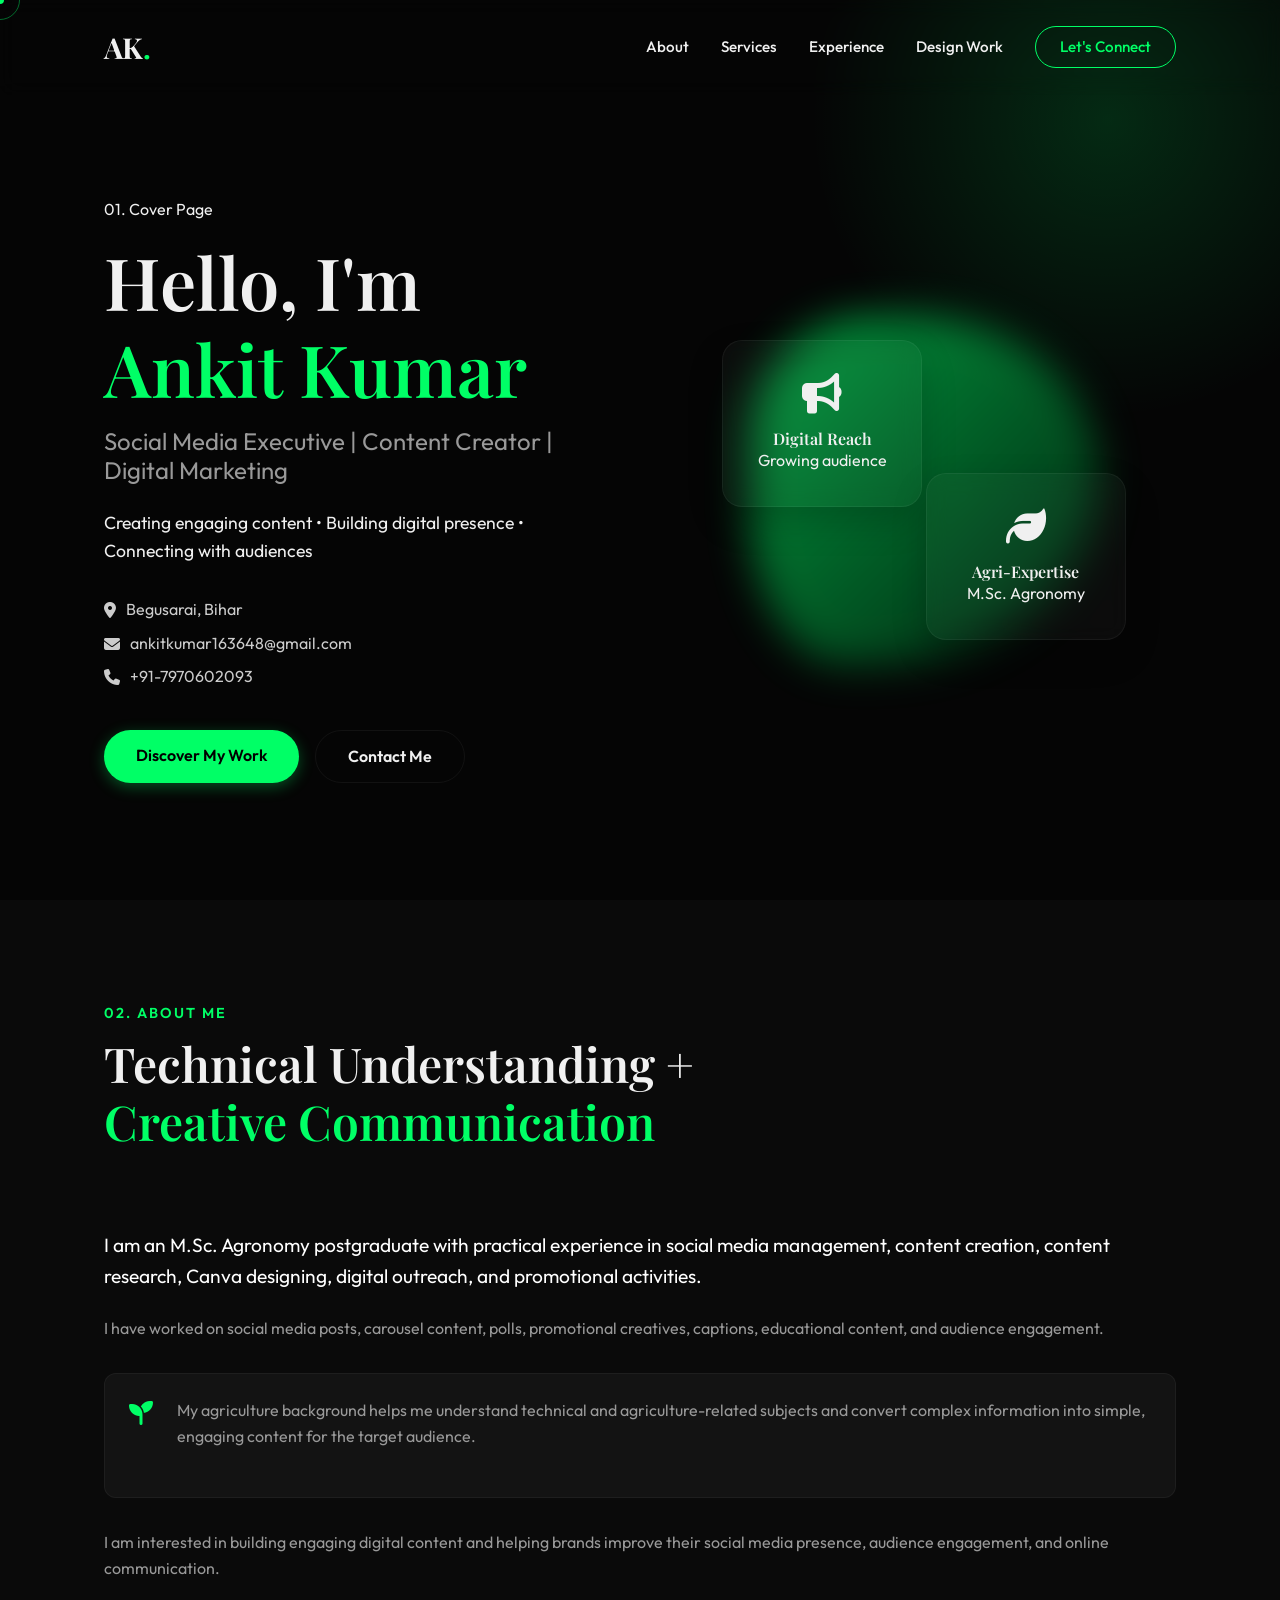
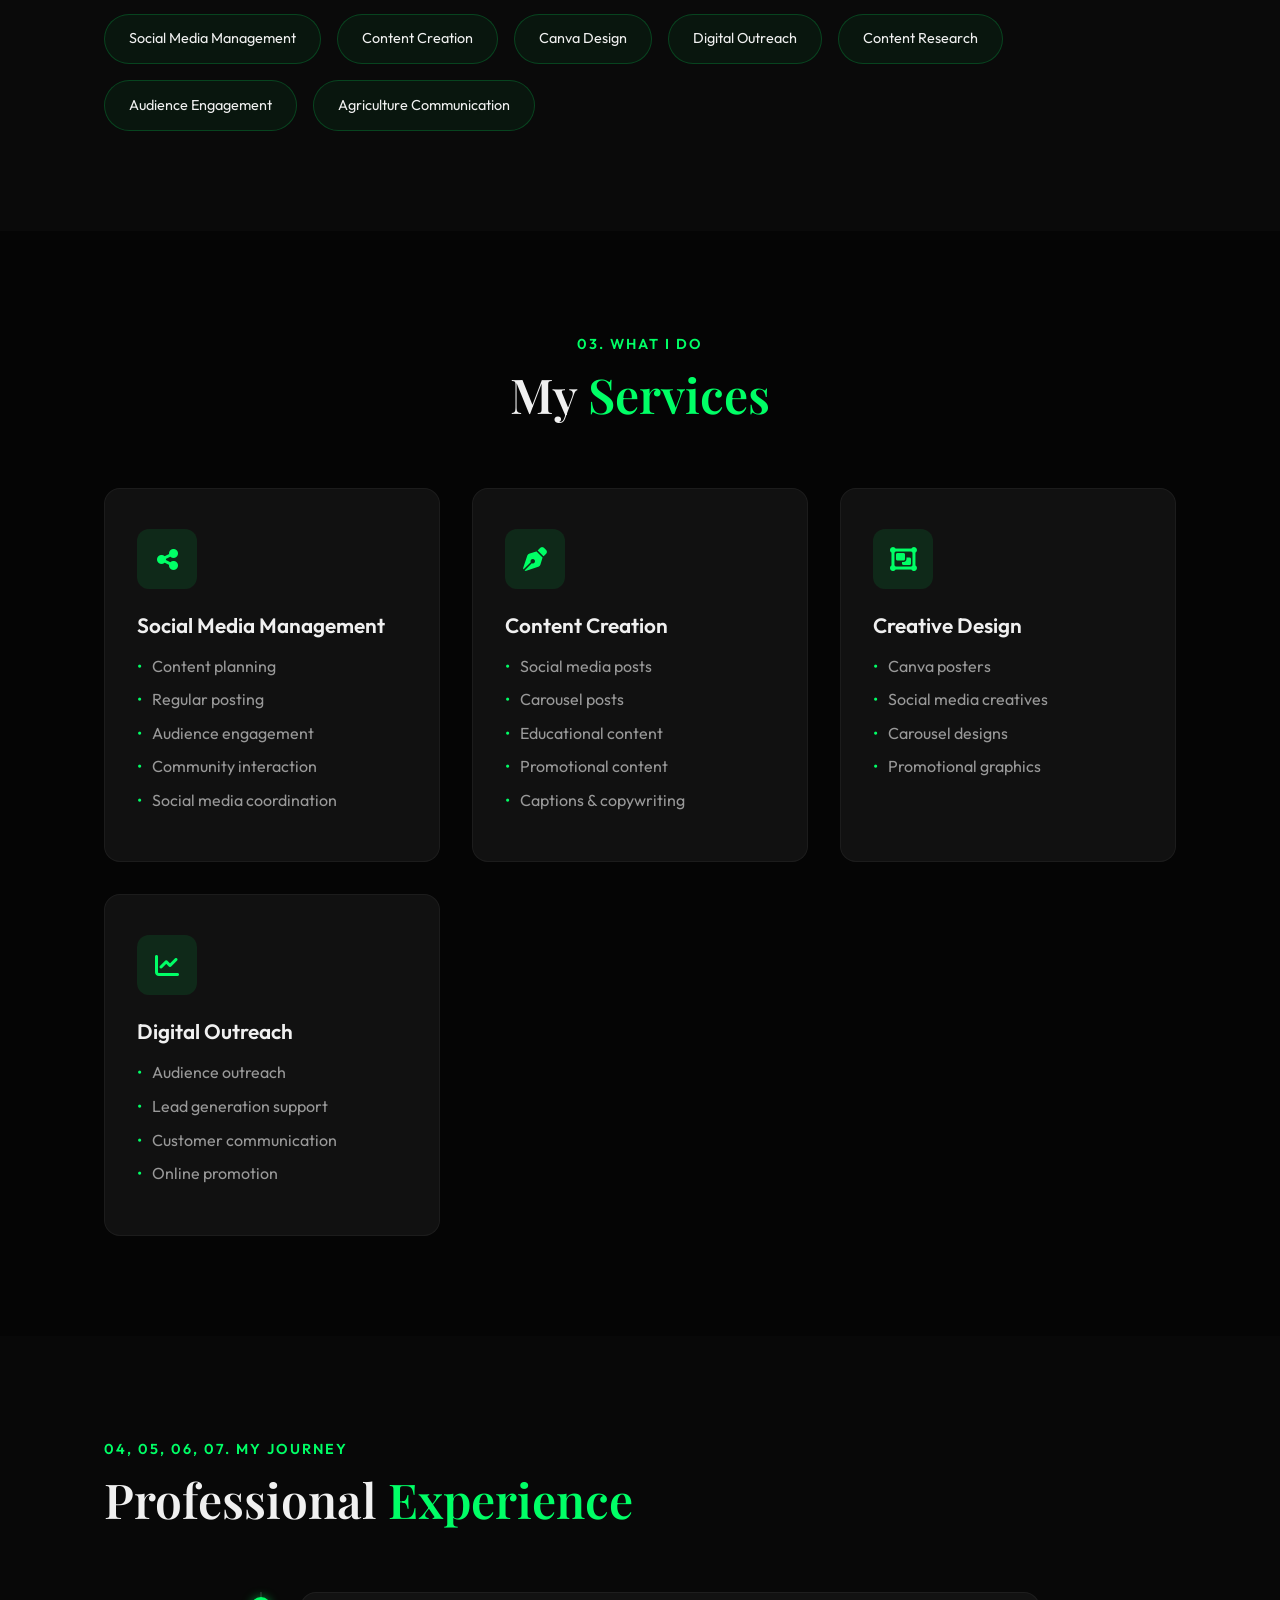
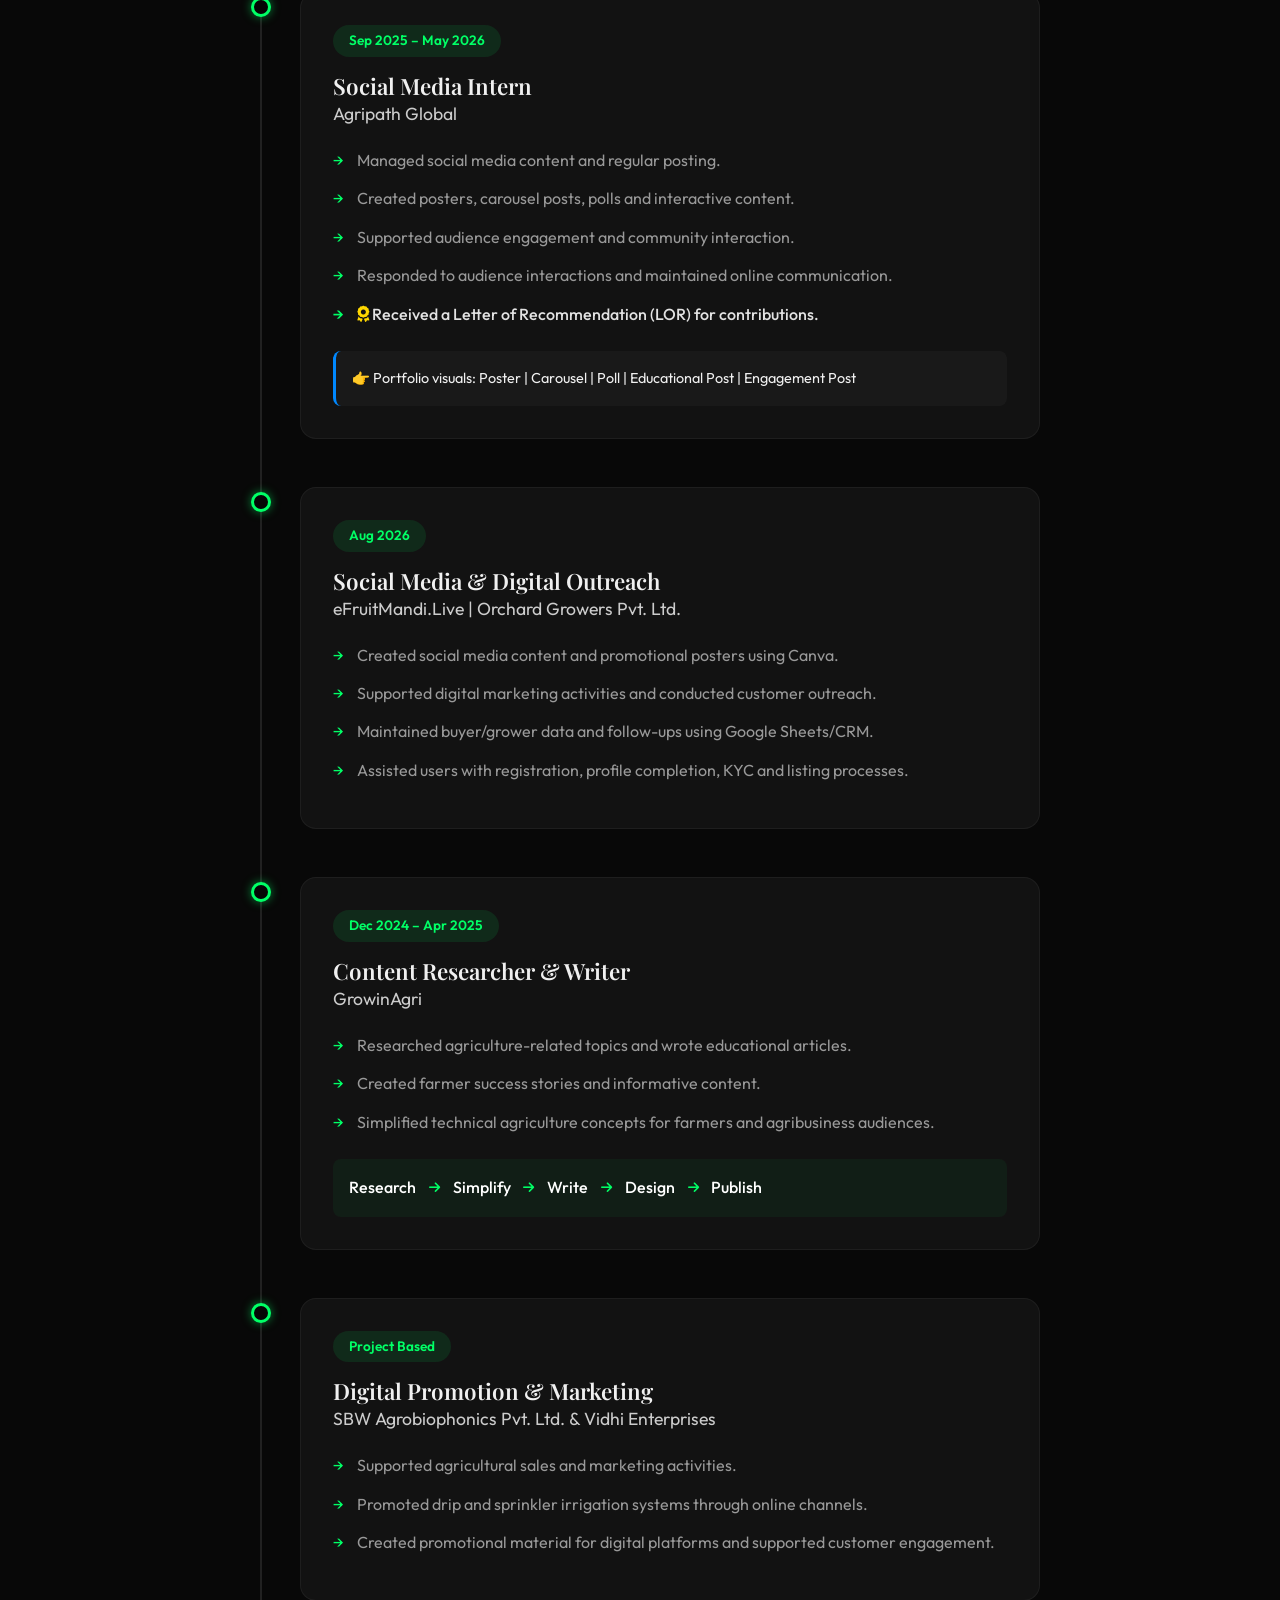
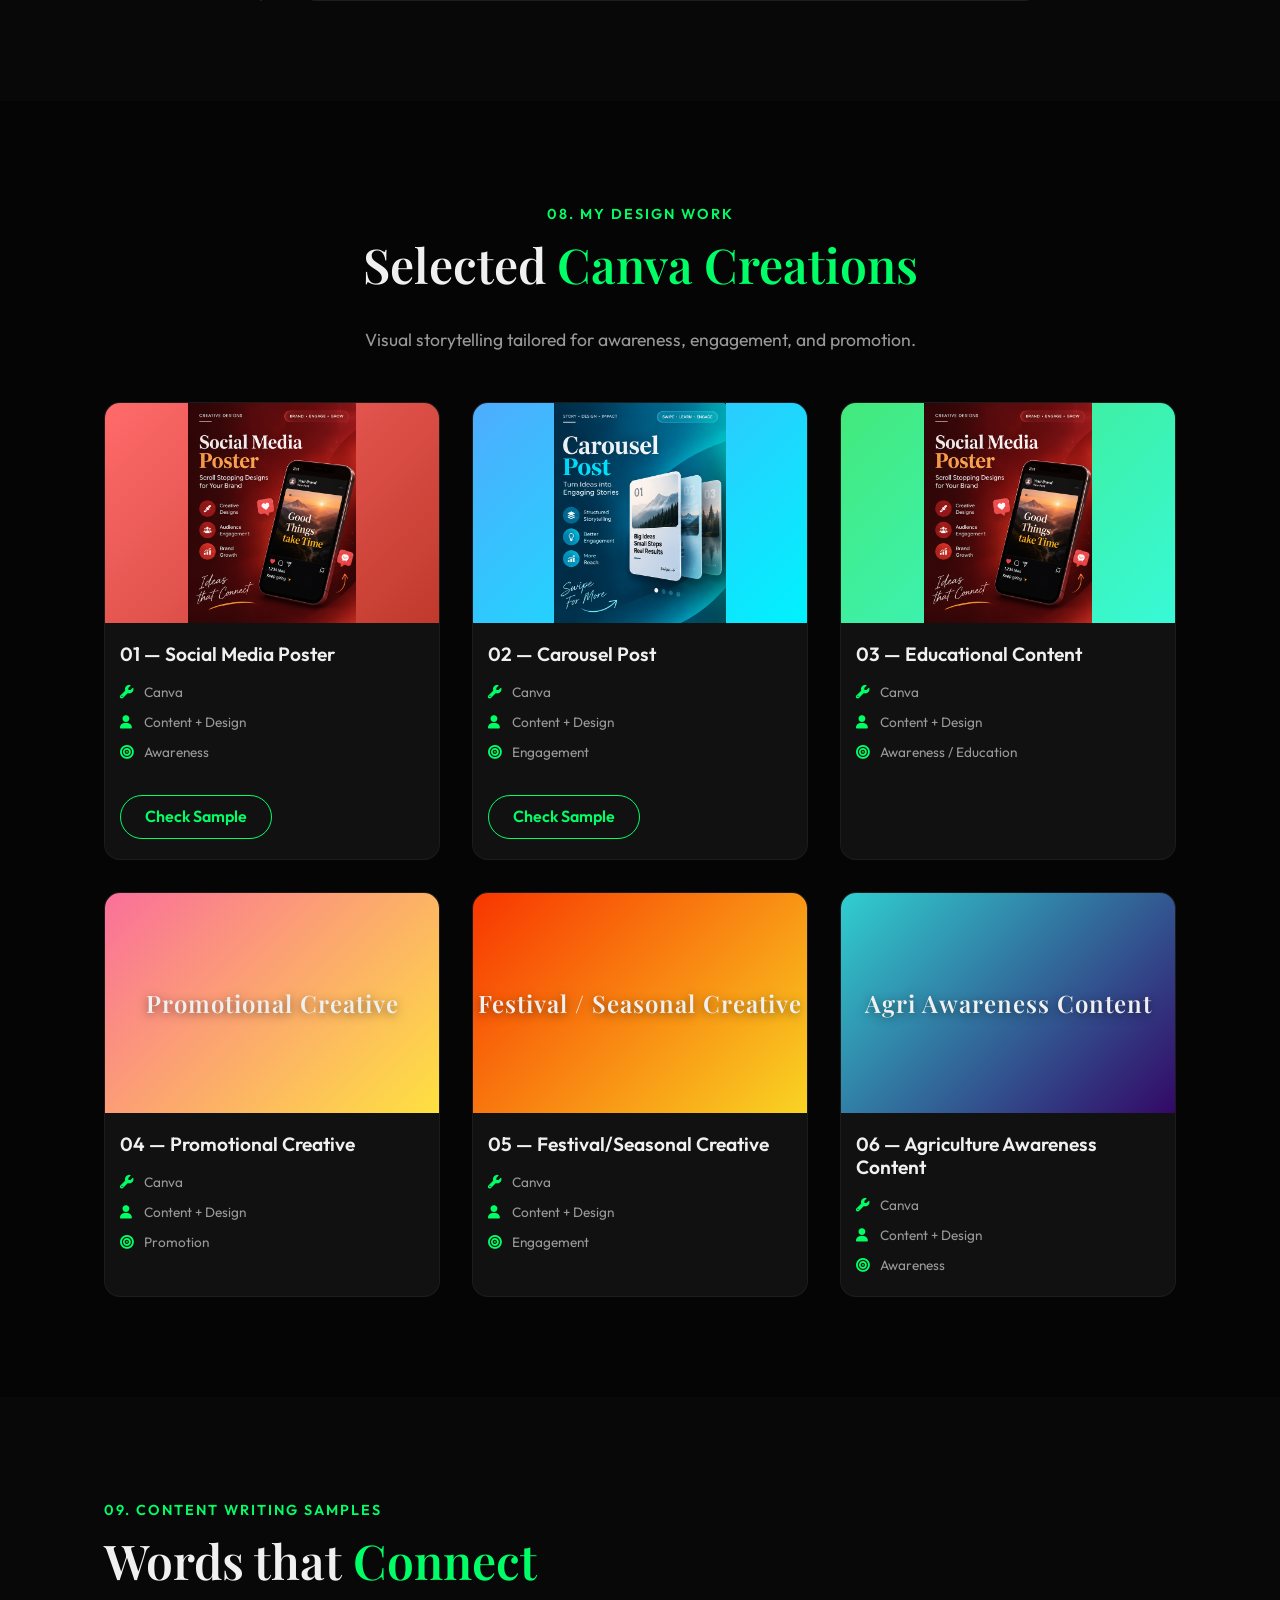
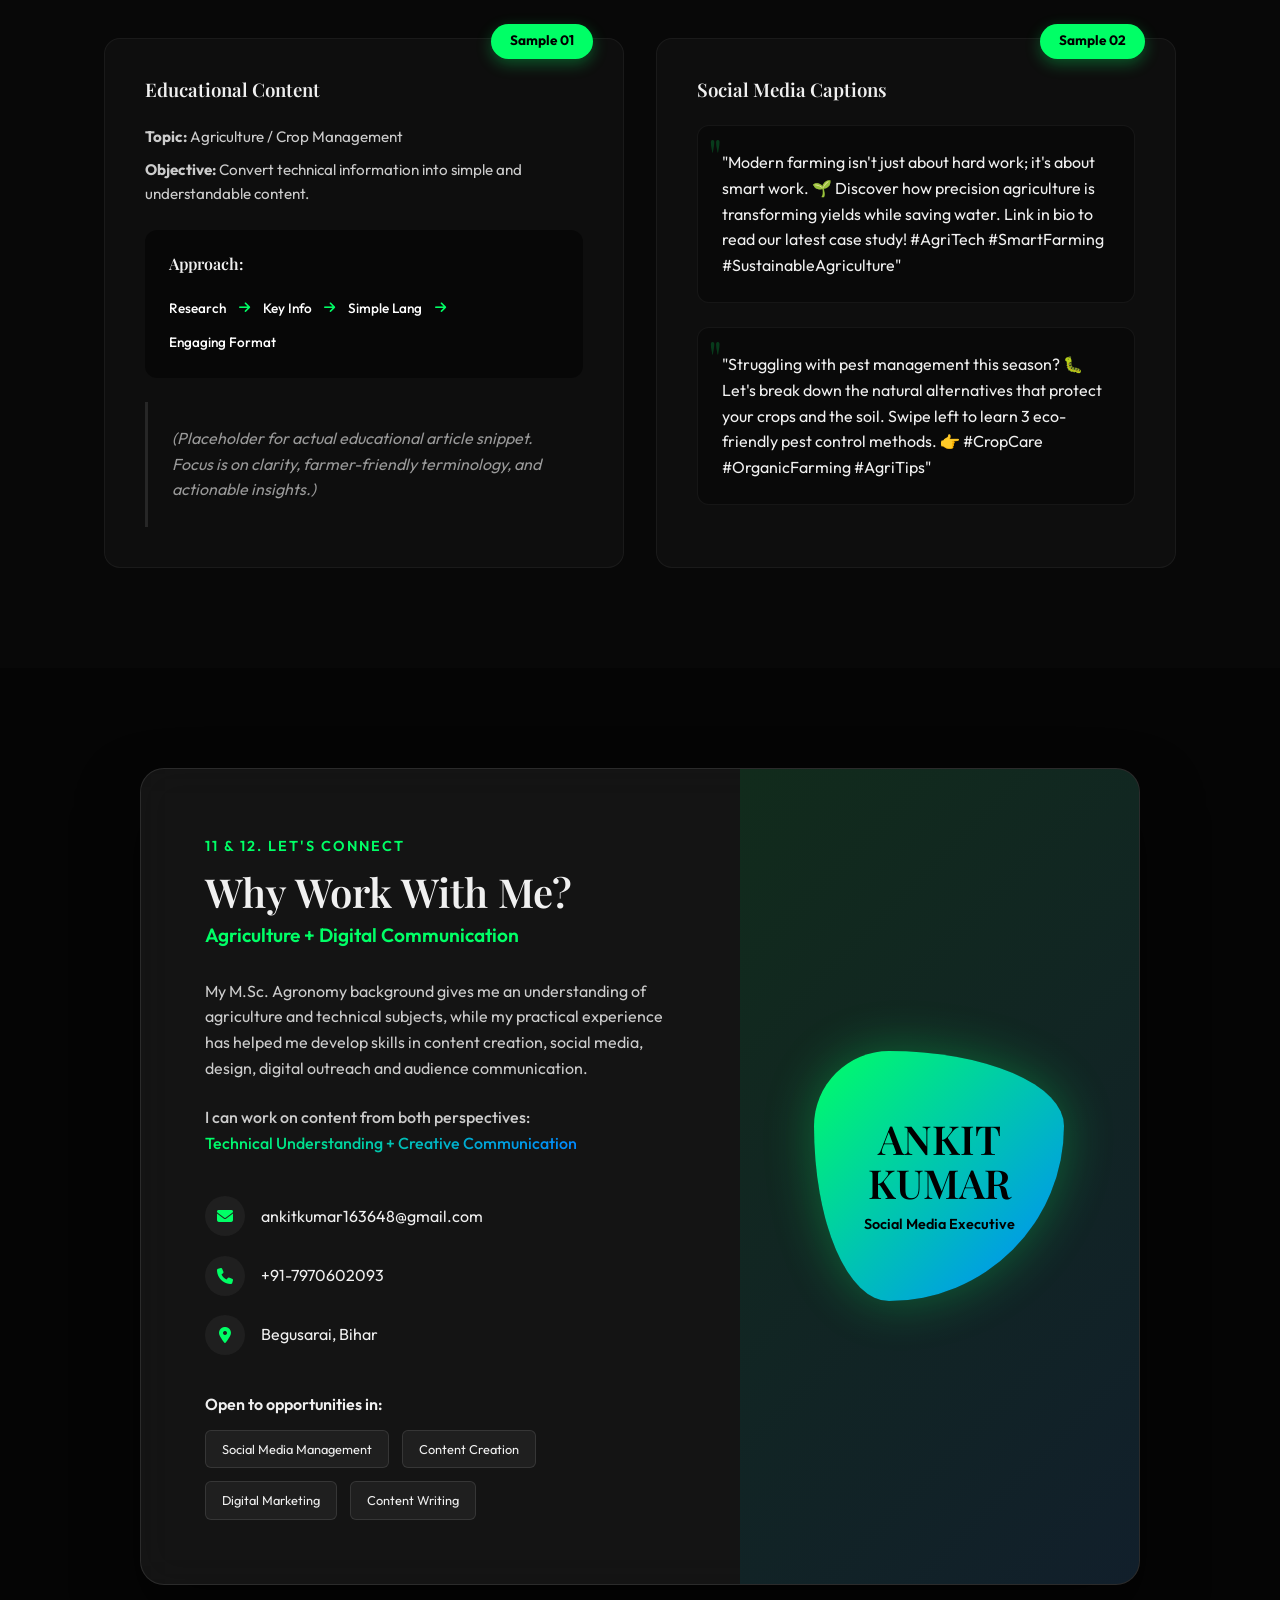
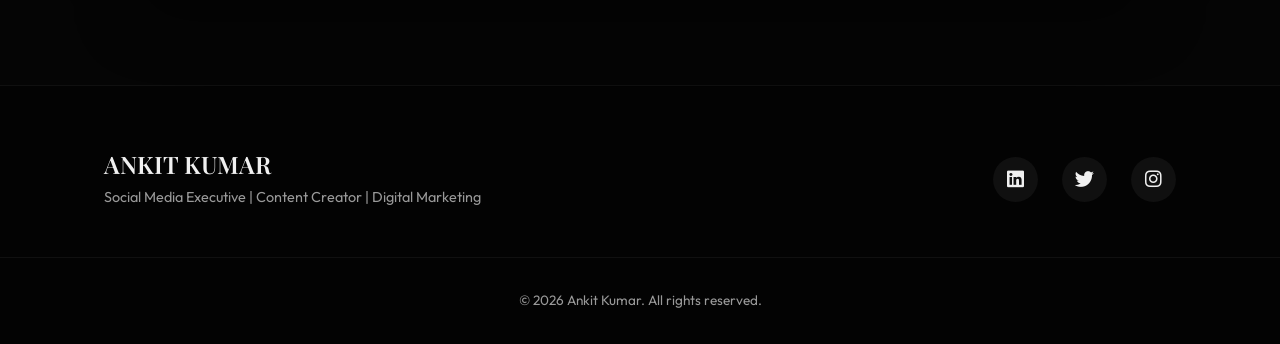
==== commit cbab7b94: "Added work sample" ====
--- a/index.html
+++ b/index.html
@@ -1,22 +1,27 @@
 <!DOCTYPE html>
 <html lang="en">
+
 <head>
     <meta charset="UTF-8">
     <meta name="viewport" content="width=device-width, initial-scale=1.0">
     <title>Ankit Kumar | Social Media Portfolio</title>
-    <meta name="description" content="Portfolio of Ankit Kumar - Social Media Executive, Content Creator, and Digital Marketing Professional.">
-    
+    <meta name="description"
+        content="Portfolio of Ankit Kumar - Social Media Executive, Content Creator, and Digital Marketing Professional.">
+
     <!-- Google Fonts -->
     <link rel="preconnect" href="https://fonts.googleapis.com">
     <link rel="preconnect" href="https://fonts.gstatic.com" crossorigin>
-    <link href="https://fonts.googleapis.com/css2?family=Outfit:wght@300;400;500;600;700;800&family=Playfair+Display:ital,wght@0,600;1,600&display=swap" rel="stylesheet">
-    
+    <link
+        href="https://fonts.googleapis.com/css2?family=Outfit:wght@300;400;500;600;700;800&family=Playfair+Display:ital,wght@0,600;1,600&display=swap"
+        rel="stylesheet">
+
     <!-- Font Awesome -->
     <link rel="stylesheet" href="https://cdnjs.cloudflare.com/ajax/libs/font-awesome/6.4.0/css/all.min.css">
-    
+
     <!-- Custom CSS -->
     <link rel="stylesheet" href="./styles/styles.css">
 </head>
+
 <body>
     <div class="cursor"></div>
     <div class="cursor-follower"></div>
@@ -43,8 +48,10 @@
         <div class="container hero-container">
             <div class="hero-content">
                 <p class="subtitle fade-up">01. Cover Page</p>
-                <h1 class="fade-up" style="animation-delay: 0.1s;">Hello, I'm <br><span class="highlight">Ankit Kumar</span></h1>
-                <h3 class="fade-up" style="animation-delay: 0.2s;">Social Media Executive | Content Creator | Digital Marketing</h3>
+                <h1 class="fade-up" style="animation-delay: 0.1s;">Hello, I'm <br><span class="highlight">Ankit
+                        Kumar</span></h1>
+                <h3 class="fade-up" style="animation-delay: 0.2s;">Social Media Executive | Content Creator | Digital
+                    Marketing</h3>
                 <p class="hero-description fade-up" style="animation-delay: 0.3s;">
                     Creating engaging content • Building digital presence • Connecting with audiences
                 </p>
@@ -78,17 +85,23 @@
         <div class="container about-container">
             <div class="section-header fade-up">
                 <p class="section-subtitle">02. About Me</p>
-                <h2 class="section-title">Technical Understanding + <br><span class="highlight">Creative Communication</span></h2>
+                <h2 class="section-title">Technical Understanding + <br><span class="highlight">Creative
+                        Communication</span></h2>
             </div>
             <div class="about-content fade-up">
                 <div class="about-text">
-                    <p class="lead">I am an M.Sc. Agronomy postgraduate with practical experience in social media management, content creation, content research, Canva designing, digital outreach, and promotional activities.</p>
-                    <p>I have worked on social media posts, carousel content, polls, promotional creatives, captions, educational content, and audience engagement.</p>
+                    <p class="lead">I am an M.Sc. Agronomy postgraduate with practical experience in social media
+                        management, content creation, content research, Canva designing, digital outreach, and
+                        promotional activities.</p>
+                    <p>I have worked on social media posts, carousel content, polls, promotional creatives, captions,
+                        educational content, and audience engagement.</p>
                     <div class="highlight-box">
                         <i class="fa-solid fa-seedling text-green"></i>
-                        <p>My agriculture background helps me understand technical and agriculture-related subjects and convert complex information into simple, engaging content for the target audience.</p>
-                    </div>
-                    <p>I am interested in building engaging digital content and helping brands improve their social media presence, audience engagement, and online communication.</p>
+                        <p>My agriculture background helps me understand technical and agriculture-related subjects and
+                            convert complex information into simple, engaging content for the target audience.</p>
+                    </div>
+                    <p>I am interested in building engaging digital content and helping brands improve their social
+                        media presence, audience engagement, and online communication.</p>
                 </div>
                 <div class="skills-grid">
                     <div class="skill-tag">Social Media Management</div>
@@ -162,7 +175,7 @@
                 <p class="section-subtitle">04, 05, 06, 07. My Journey</p>
                 <h2 class="section-title">Professional <span class="highlight">Experience</span></h2>
             </div>
-            
+
             <div class="timeline">
                 <div class="timeline-item fade-up">
                     <div class="timeline-dot"></div>
@@ -175,9 +188,11 @@
                             <li>Created posters, carousel posts, polls and interactive content.</li>
                             <li>Supported audience engagement and community interaction.</li>
                             <li>Responded to audience interactions and maintained online communication.</li>
-                            <li class="highlight-item"><i class="fa-solid fa-award"></i> Received a Letter of Recommendation (LOR) for contributions.</li>
+                            <li class="highlight-item"><i class="fa-solid fa-award"></i> Received a Letter of
+                                Recommendation (LOR) for contributions.</li>
                         </ul>
-                        <p class="portfolio-hint">👉 Portfolio visuals: Poster | Carousel | Poll | Educational Post | Engagement Post</p>
+                        <p class="portfolio-hint">👉 Portfolio visuals: Poster | Carousel | Poll | Educational Post |
+                            Engagement Post</p>
                     </div>
                 </div>
 
@@ -216,7 +231,7 @@
                         </div>
                     </div>
                 </div>
-                
+
                 <div class="timeline-item fade-up">
                     <div class="timeline-dot"></div>
                     <div class="timeline-content">
@@ -226,7 +241,8 @@
                         <ul class="timeline-list">
                             <li>Supported agricultural sales and marketing activities.</li>
                             <li>Promoted drip and sprinkler irrigation systems through online channels.</li>
-                            <li>Created promotional material for digital platforms and supported customer engagement.</li>
+                            <li>Created promotional material for digital platforms and supported customer engagement.
+                            </li>
                         </ul>
                     </div>
                 </div>
@@ -246,8 +262,7 @@
                 <!-- Portfolio Item 1 -->
                 <div class="portfolio-item fade-up">
                     <div class="portfolio-img placeholder-gradient-1">
-                        <!-- Placeholder for actual image -->
-                        <span class="img-text">Social Media Poster</span>
+                        <img class="img-fluid w-100" src="images/SocialMediaPoster.png" alt="socialmedia">
                     </div>
                     <div class="portfolio-info">
                         <h3>01 — Social Media Poster</h3>
@@ -256,13 +271,14 @@
                             <span><i class="fa-solid fa-user"></i> Content + Design</span>
                             <span><i class="fa-solid fa-bullseye"></i> Awareness</span>
                         </div>
-                    </div>
-                </div>
-                
+                        <a class="btn btn-outline mt-4" href="poster-sample.html">Check Sample</a>
+                    </div>
+                </div>
+
                 <!-- Portfolio Item 2 -->
                 <div class="portfolio-item fade-up">
                     <div class="portfolio-img placeholder-gradient-2">
-                        <span class="img-text">Carousel Post</span>
+                        <img class="img-fluid w-100" src="images/CaraosuelPost.png" alt="socialmedia">
                     </div>
                     <div class="portfolio-info">
                         <h3>02 — Carousel Post</h3>
@@ -271,13 +287,16 @@
                             <span><i class="fa-solid fa-user"></i> Content + Design</span>
                             <span><i class="fa-solid fa-bullseye"></i> Engagement</span>
                         </div>
+                        <a class="btn btn-outline mt-4" href="carousel-post.html">Check Sample</a>
+
                     </div>
                 </div>
 
                 <!-- Portfolio Item 3 -->
                 <div class="portfolio-item fade-up">
                     <div class="portfolio-img placeholder-gradient-3">
-                        <span class="img-text">Educational Content</span>
+                        <img class="img-fluid w-100" src="images/SocialMediaPoster.png" alt="socialmedia">
+
                     </div>
                     <div class="portfolio-info">
                         <h3>03 — Educational Content</h3>
@@ -343,13 +362,14 @@
                 <p class="section-subtitle">09. Content Writing Samples</p>
                 <h2 class="section-title">Words that <span class="highlight">Connect</span></h2>
             </div>
-            
+
             <div class="samples-container">
                 <div class="sample-card fade-up">
                     <div class="sample-badge">Sample 01</div>
                     <h3>Educational Content</h3>
                     <p class="sample-meta"><strong>Topic:</strong> Agriculture / Crop Management</p>
-                    <p class="sample-meta"><strong>Objective:</strong> Convert technical information into simple and understandable content.</p>
+                    <p class="sample-meta"><strong>Objective:</strong> Convert technical information into simple and
+                        understandable content.</p>
                     <div class="sample-approach">
                         <h4>Approach:</h4>
                         <div class="process-flow small">
@@ -360,19 +380,24 @@
                         </div>
                     </div>
                     <div class="sample-body">
-                        <p><em>(Placeholder for actual educational article snippet. Focus is on clarity, farmer-friendly terminology, and actionable insights.)</em></p>
-                    </div>
-                </div>
-                
+                        <p><em>(Placeholder for actual educational article snippet. Focus is on clarity, farmer-friendly
+                                terminology, and actionable insights.)</em></p>
+                    </div>
+                </div>
+
                 <div class="sample-card fade-up" style="animation-delay: 0.2s;">
                     <div class="sample-badge">Sample 02</div>
                     <h3>Social Media Captions</h3>
                     <div class="caption-examples">
                         <div class="caption-box">
-                            <p>"Modern farming isn't just about hard work; it's about smart work. 🌱 Discover how precision agriculture is transforming yields while saving water. Link in bio to read our latest case study! #AgriTech #SmartFarming #SustainableAgriculture"</p>
+                            <p>"Modern farming isn't just about hard work; it's about smart work. 🌱 Discover how
+                                precision agriculture is transforming yields while saving water. Link in bio to read our
+                                latest case study! #AgriTech #SmartFarming #SustainableAgriculture"</p>
                         </div>
                         <div class="caption-box">
-                            <p>"Struggling with pest management this season? 🐛 Let's break down the natural alternatives that protect your crops and the soil. Swipe left to learn 3 eco-friendly pest control methods. 👉 #CropCare #OrganicFarming #AgriTips"</p>
+                            <p>"Struggling with pest management this season? 🐛 Let's break down the natural
+                                alternatives that protect your crops and the soil. Swipe left to learn 3 eco-friendly
+                                pest control methods. 👉 #CropCare #OrganicFarming #AgriTips"</p>
                         </div>
                     </div>
                 </div>
@@ -388,13 +413,15 @@
                     <h2>Why Work With Me?</h2>
                     <h3 class="highlight">Agriculture + Digital Communication</h3>
                     <p class="contact-desc">
-                        My M.Sc. Agronomy background gives me an understanding of agriculture and technical subjects, while my practical experience has helped me develop skills in content creation, social media, design, digital outreach and audience communication.
+                        My M.Sc. Agronomy background gives me an understanding of agriculture and technical subjects,
+                        while my practical experience has helped me develop skills in content creation, social media,
+                        design, digital outreach and audience communication.
                     </p>
                     <p class="contact-desc font-bold">
                         I can work on content from both perspectives:<br>
                         <span class="text-gradient">Technical Understanding + Creative Communication</span>
                     </p>
-                    
+
                     <div class="contact-details mt-4">
                         <div class="contact-item">
                             <div class="icon-circle"><i class="fa-solid fa-envelope"></i></div>
@@ -409,7 +436,7 @@
                             <span>Begusarai, Bihar</span>
                         </div>
                     </div>
-                    
+
                     <div class="open-to mt-4">
                         <h4>Open to opportunities in:</h4>
                         <div class="tags">
@@ -449,4 +476,5 @@
 
     <script src="./script/script.js"></script>
 </body>
+
 </html>
--- a/styles/styles.css
+++ b/styles/styles.css
@@ -1,18 +1,19 @@
 /* =========================================
    Base & Reset
    ========================================= */
-   :root {
+:root {
     --bg-color: #050505;
     --text-color: #f0f0f0;
     --text-muted: #999;
-    --accent-primary: #00ff66; /* Neon Green for Agri */
+    --accent-primary: #00ff66;
+    /* Neon Green for Agri */
     --accent-secondary: #0088ff;
     --card-bg: rgba(25, 25, 25, 0.6);
     --glass-border: rgba(255, 255, 255, 0.05);
-    
+
     --font-main: 'Outfit', sans-serif;
     --font-heading: 'Playfair Display', serif;
-    
+
     --transition: all 0.3s cubic-bezier(0.25, 0.8, 0.25, 1);
 }
 
@@ -33,7 +34,8 @@
     font-family: var(--font-main);
     line-height: 1.6;
     overflow-x: hidden;
-    cursor: none; /* Custom cursor */
+    cursor: none;
+    /* Custom cursor */
 }
 
 a {
@@ -53,7 +55,12 @@
 }
 
 /* Typography */
-h1, h2, h3, h4, h5, h6 {
+h1,
+h2,
+h3,
+h4,
+h5,
+h6 {
     font-family: var(--font-heading);
     font-weight: 600;
     line-height: 1.2;
@@ -363,8 +370,13 @@
 }
 
 @keyframes morph {
-    0% { border-radius: 40% 60% 70% 30% / 40% 50% 60% 50%; }
-    100% { border-radius: 60% 40% 30% 70% / 60% 30% 70% 40%; }
+    0% {
+        border-radius: 40% 60% 70% 30% / 40% 50% 60% 50%;
+    }
+
+    100% {
+        border-radius: 60% 40% 30% 70% / 60% 30% 70% 40%;
+    }
 }
 
 .glass-card {
@@ -377,7 +389,7 @@
     text-align: center;
     position: absolute;
     width: 200px;
-    box-shadow: 0 15px 35px rgba(0,0,0,0.2);
+    box-shadow: 0 15px 35px rgba(0, 0, 0, 0.2);
 }
 
 .icon-large {
@@ -399,9 +411,17 @@
 }
 
 @keyframes float {
-    0% { transform: translateY(0px); }
-    50% { transform: translateY(-20px); }
-    100% { transform: translateY(0px); }
+    0% {
+        transform: translateY(0px);
+    }
+
+    50% {
+        transform: translateY(-20px);
+    }
+
+    100% {
+        transform: translateY(0px);
+    }
 }
 
 /* =========================================
@@ -702,53 +722,65 @@
 
 .portfolio-item:hover {
     transform: translateY(-10px);
-    box-shadow: 0 15px 30px rgba(0,0,0,0.4);
+    box-shadow: 0 15px 30px rgba(0, 0, 0, 0.4);
     border-color: rgba(0, 255, 102, 0.3);
 }
 
 .portfolio-img {
     height: 220px;
+    width: 100%;
+
     display: flex;
     justify-content: center;
     align-items: center;
+
     position: relative;
     overflow: hidden;
 }
 
-.portfolio-img::after {
-    content: '';
-    position: absolute;
-    top: 0;
-    left: 0;
+.portfolio-img img {
     width: 100%;
     height: 100%;
-    background: rgba(0,0,0,0.3);
-    transition: var(--transition);
-}
-
-.portfolio-item:hover .portfolio-img::after {
-    background: rgba(0,0,0,0.1);
+    object-fit: contain;
+    display: block;
 }
 
 .img-text {
     z-index: 2;
     font-weight: 600;
     letter-spacing: 1px;
-    text-shadow: 0 2px 10px rgba(0,0,0,0.5);
+    text-shadow: 0 2px 10px rgba(0, 0, 0, 0.5);
     font-family: var(--font-heading);
     font-size: 1.5rem;
 }
 
 /* Placeholders for images using beautiful gradients */
-.placeholder-gradient-1 { background: linear-gradient(135deg, #FF6B6B 0%, #C0392B 100%); }
-.placeholder-gradient-2 { background: linear-gradient(135deg, #4facfe 0%, #00f2fe 100%); }
-.placeholder-gradient-3 { background: linear-gradient(135deg, #43e97b 0%, #38f9d7 100%); }
-.placeholder-gradient-4 { background: linear-gradient(135deg, #fa709a 0%, #fee140 100%); }
-.placeholder-gradient-5 { background: linear-gradient(135deg, #f83600 0%, #f9d423 100%); }
-.placeholder-gradient-6 { background: linear-gradient(135deg, #30cfd0 0%, #330867 100%); }
+.placeholder-gradient-1 {
+    background: linear-gradient(135deg, #FF6B6B 0%, #C0392B 100%);
+}
+
+.placeholder-gradient-2 {
+    background: linear-gradient(135deg, #4facfe 0%, #00f2fe 100%);
+}
+
+.placeholder-gradient-3 {
+    background: linear-gradient(135deg, #43e97b 0%, #38f9d7 100%);
+}
+
+.placeholder-gradient-4 {
+    background: linear-gradient(135deg, #fa709a 0%, #fee140 100%);
+}
+
+.placeholder-gradient-5 {
+    background: linear-gradient(135deg, #f83600 0%, #f9d423 100%);
+}
+
+.placeholder-gradient-6 {
+    background: linear-gradient(135deg, #30cfd0 0%, #330867 100%);
+}
 
 .portfolio-info {
-    padding: 1.5rem;
+    padding: 20px 15px;
 }
 
 .portfolio-info h3 {
@@ -824,7 +856,7 @@
 .sample-approach {
     margin: 1.5rem 0;
     padding: 1.5rem;
-    background: rgba(0,0,0,0.5);
+    background: rgba(0, 0, 0, 0.5);
     border-radius: 12px;
 }
 
@@ -841,7 +873,7 @@
 
 .sample-body {
     padding: 1.5rem;
-    border-left: 3px solid rgba(255,255,255,0.1);
+    border-left: 3px solid rgba(255, 255, 255, 0.1);
     color: var(--text-muted);
     font-style: italic;
 }
@@ -853,10 +885,10 @@
 }
 
 .caption-box {
-    background: rgba(0,0,0,0.3);
+    background: rgba(0, 0, 0, 0.3);
     padding: 1.5rem;
     border-radius: 12px;
-    border: 1px solid rgba(255,255,255,0.05);
+    border: 1px solid rgba(255, 255, 255, 0.05);
     position: relative;
 }
 
@@ -890,7 +922,7 @@
     display: grid;
     grid-template-columns: 3fr 2fr;
     overflow: hidden;
-    box-shadow: 0 30px 60px rgba(0,0,0,0.5);
+    box-shadow: 0 30px 60px rgba(0, 0, 0, 0.5);
 }
 
 .contact-content {
@@ -933,7 +965,7 @@
 .icon-circle {
     width: 40px;
     height: 40px;
-    background: rgba(255,255,255,0.05);
+    background: rgba(255, 255, 255, 0.05);
     border-radius: 50%;
     display: flex;
     justify-content: center;
@@ -962,10 +994,10 @@
 
 .tag {
     padding: 0.5rem 1rem;
-    background: rgba(255,255,255,0.05);
+    background: rgba(255, 255, 255, 0.05);
     border-radius: 6px;
     font-size: 0.8rem;
-    border: 1px solid rgba(255,255,255,0.1);
+    border: 1px solid rgba(255, 255, 255, 0.1);
 }
 
 .contact-visual {
@@ -1004,9 +1036,17 @@
 }
 
 @keyframes morph-slow {
-    0% { border-radius: 30% 70% 70% 30% / 30% 30% 70% 70%; }
-    50% { border-radius: 70% 30% 30% 70% / 70% 70% 30% 30%; }
-    100% { border-radius: 30% 70% 70% 30% / 30% 30% 70% 70%; }
+    0% {
+        border-radius: 30% 70% 70% 30% / 30% 30% 70% 70%;
+    }
+
+    50% {
+        border-radius: 70% 30% 30% 70% / 70% 70% 30% 30%;
+    }
+
+    100% {
+        border-radius: 30% 70% 70% 30% / 30% 30% 70% 70%;
+    }
 }
 
 /* =========================================
@@ -1015,7 +1055,7 @@
 footer {
     background: #030303;
     padding: 4rem 0 2rem;
-    border-top: 1px solid rgba(255,255,255,0.05);
+    border-top: 1px solid rgba(255, 255, 255, 0.05);
 }
 
 .footer-container {
@@ -1043,7 +1083,7 @@
 .footer-right a {
     width: 45px;
     height: 45px;
-    background: rgba(255,255,255,0.05);
+    background: rgba(255, 255, 255, 0.05);
     border-radius: 50%;
     display: flex;
     justify-content: center;
@@ -1059,7 +1099,7 @@
 
 .footer-bottom {
     padding-top: 2rem;
-    border-top: 1px solid rgba(255,255,255,0.05);
+    border-top: 1px solid rgba(255, 255, 255, 0.05);
     color: var(--text-muted);
     font-size: 0.85rem;
 }
@@ -1068,10 +1108,21 @@
    Responsive Design
    ========================================= */
 @media (max-width: 992px) {
-    .hero-content h1 { font-size: 3.5rem; }
-    .glass-panel { grid-template-columns: 1fr; }
-    .contact-visual { padding: 4rem 0; }
-    .hero-container { gap: 2rem; }
+    .hero-content h1 {
+        font-size: 3.5rem;
+    }
+
+    .glass-panel {
+        grid-template-columns: 1fr;
+    }
+
+    .contact-visual {
+        padding: 4rem 0;
+    }
+
+    .hero-container {
+        gap: 2rem;
+    }
 }
 
 @media (max-width: 768px) {
@@ -1089,19 +1140,23 @@
         padding: 2rem 0;
         gap: 1.5rem;
     }
-    
+
     .nav-links.active {
         right: 0;
     }
-    
-    .hamburger { display: block; }
-    
+
+    .hamburger {
+        display: block;
+    }
+
     .hamburger.active .line1 {
         transform: rotate(-45deg) translate(-5px, 6px);
     }
+
     .hamburger.active .line2 {
         opacity: 0;
     }
+
     .hamburger.active .line3 {
         transform: rotate(45deg) translate(-5px, -6px);
     }
@@ -1110,33 +1165,43 @@
         grid-template-columns: 1fr;
         text-align: center;
     }
-    
-    .hero-info, .hero-cta {
+
+    .hero-info,
+    .hero-cta {
         align-items: center;
         justify-content: center;
     }
-    
+
     .hero-description {
         margin: 0 auto 2rem;
     }
-    
+
     .hero-visual {
-        display: none; /* Hide complex visuals on mobile for cleaner look */
-    }
-    
-    .section-title { font-size: 2.2rem; }
-    
-    .contact-content { padding: 2rem; }
-    
+        display: none;
+        /* Hide complex visuals on mobile for cleaner look */
+    }
+
+    .section-title {
+        font-size: 2.2rem;
+    }
+
+    .contact-content {
+        padding: 2rem;
+    }
+
     .footer-container {
         flex-direction: column;
         text-align: center;
         gap: 2rem;
     }
-    
-    .cursor, .cursor-follower {
-        display: none; /* Disable custom cursor on mobile */
-    }
-    
-    body { cursor: auto; }
-}
+
+    .cursor,
+    .cursor-follower {
+        display: none;
+        /* Disable custom cursor on mobile */
+    }
+
+    body {
+        cursor: auto;
+    }
+}
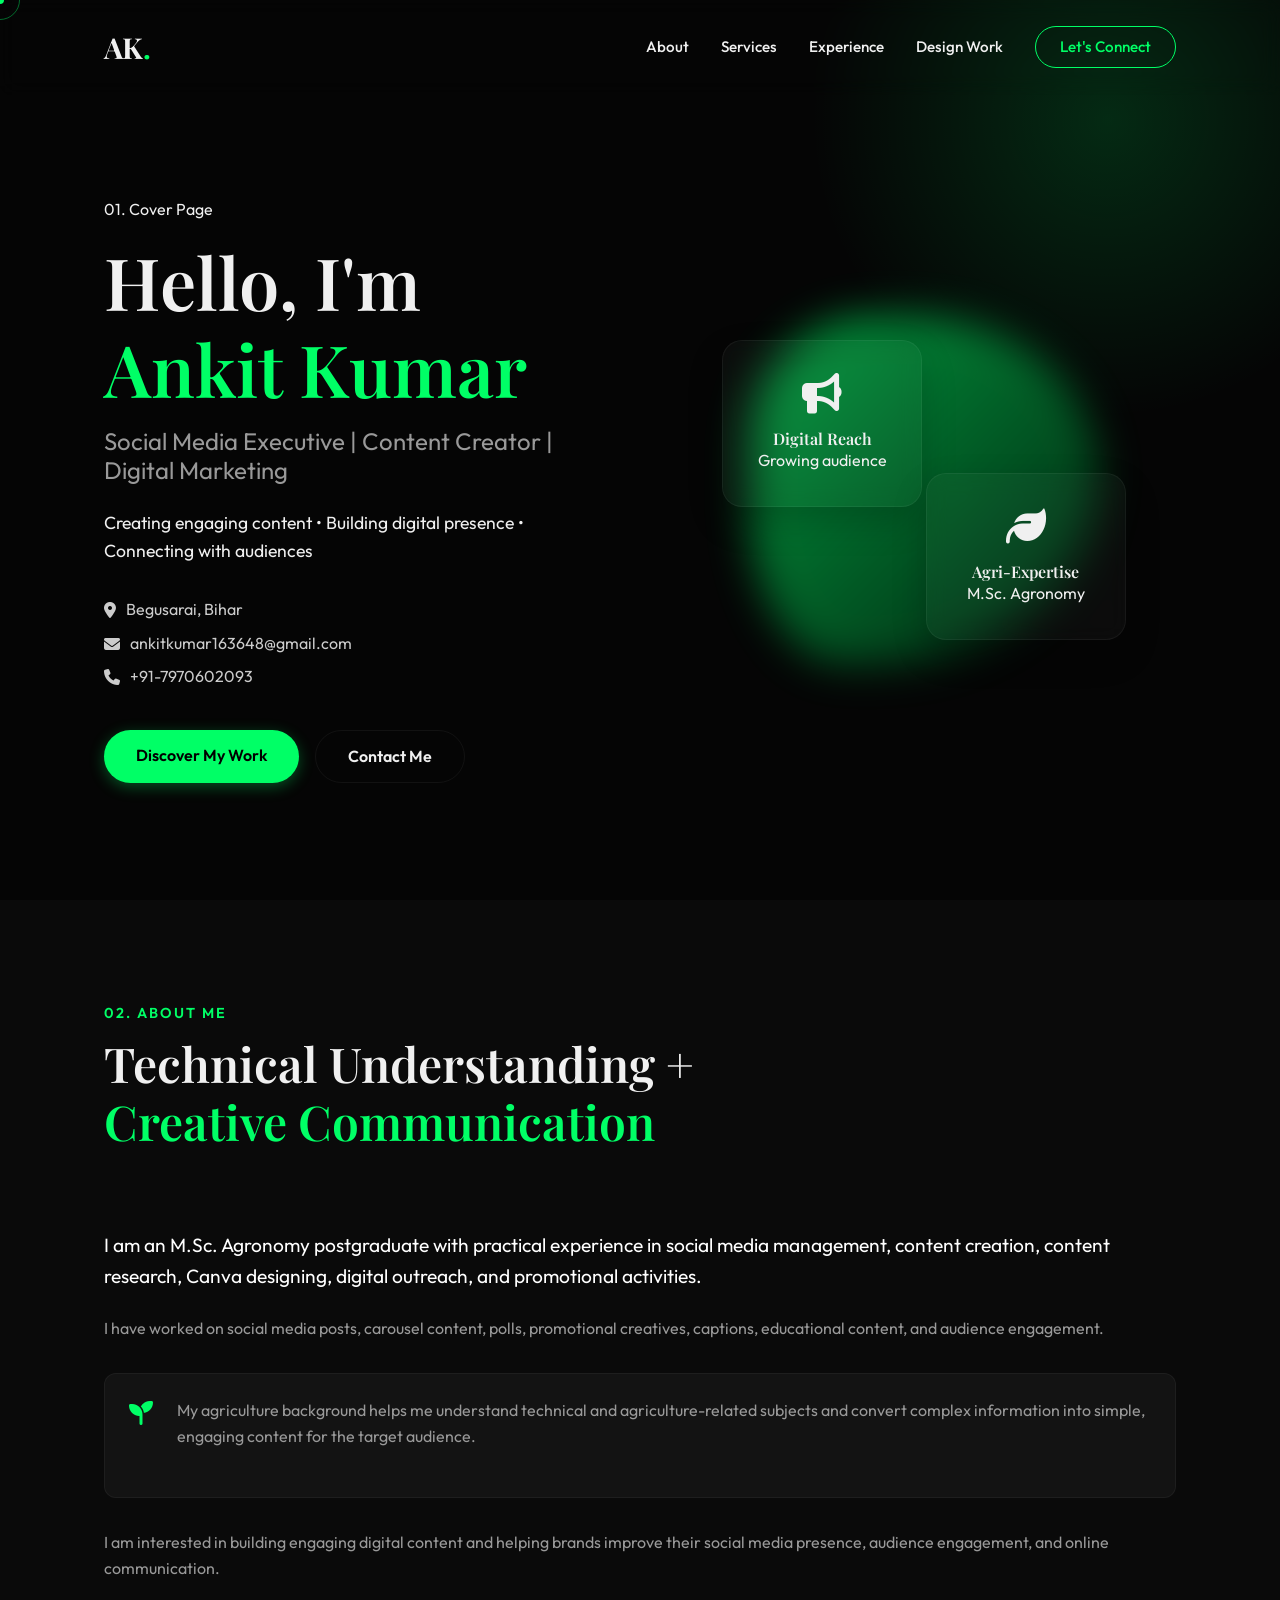
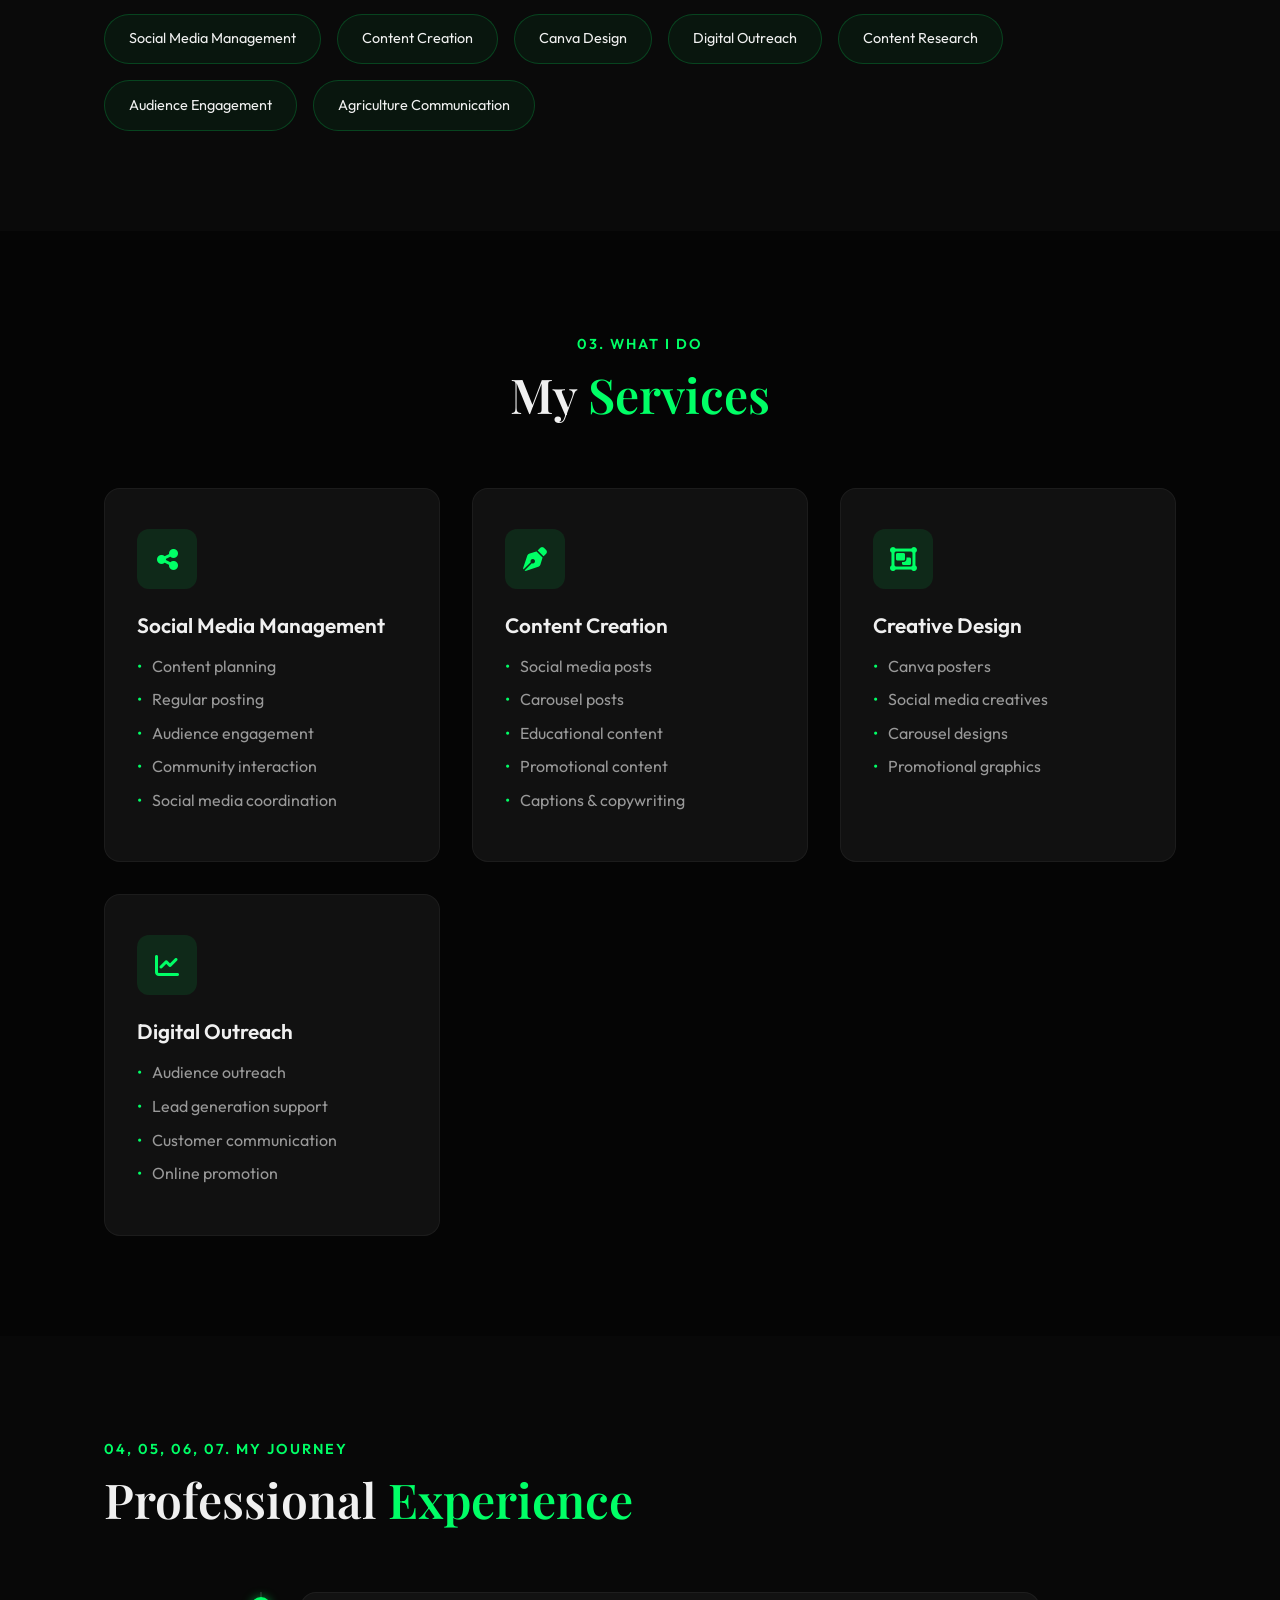
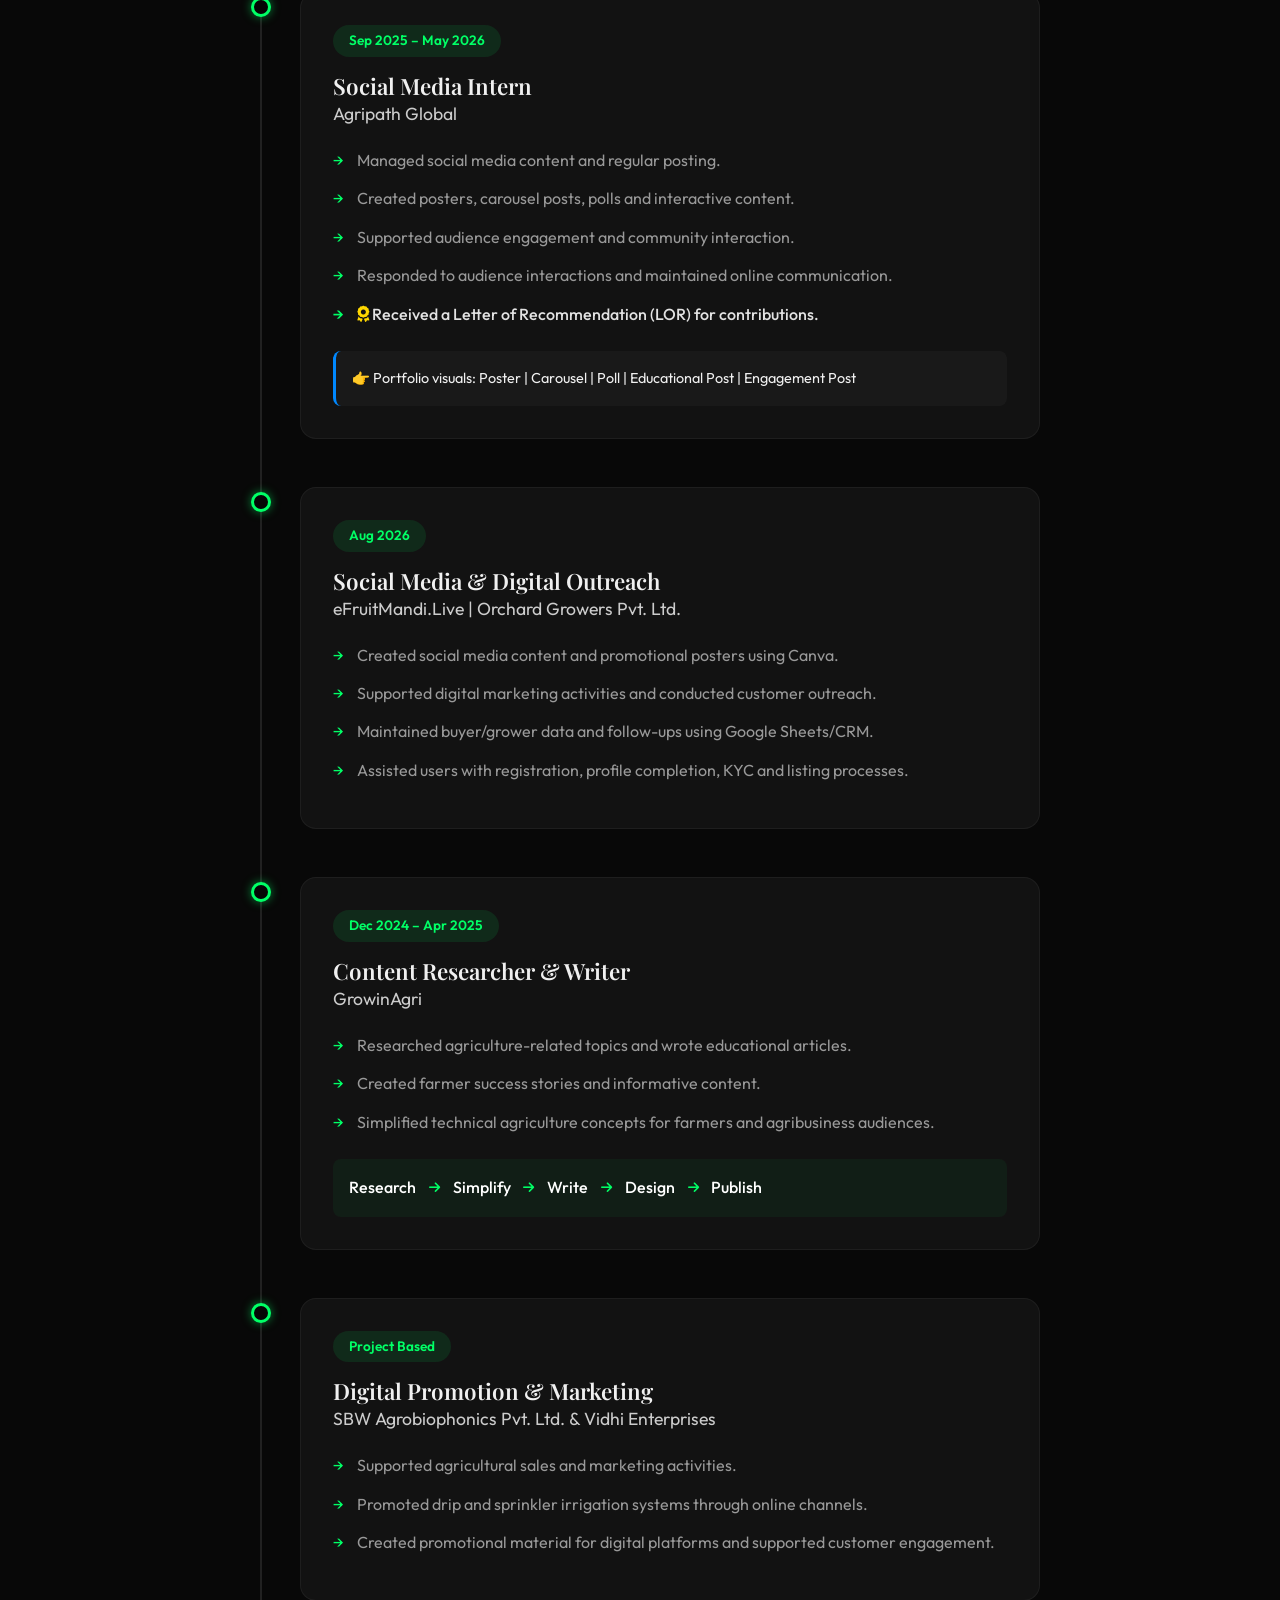
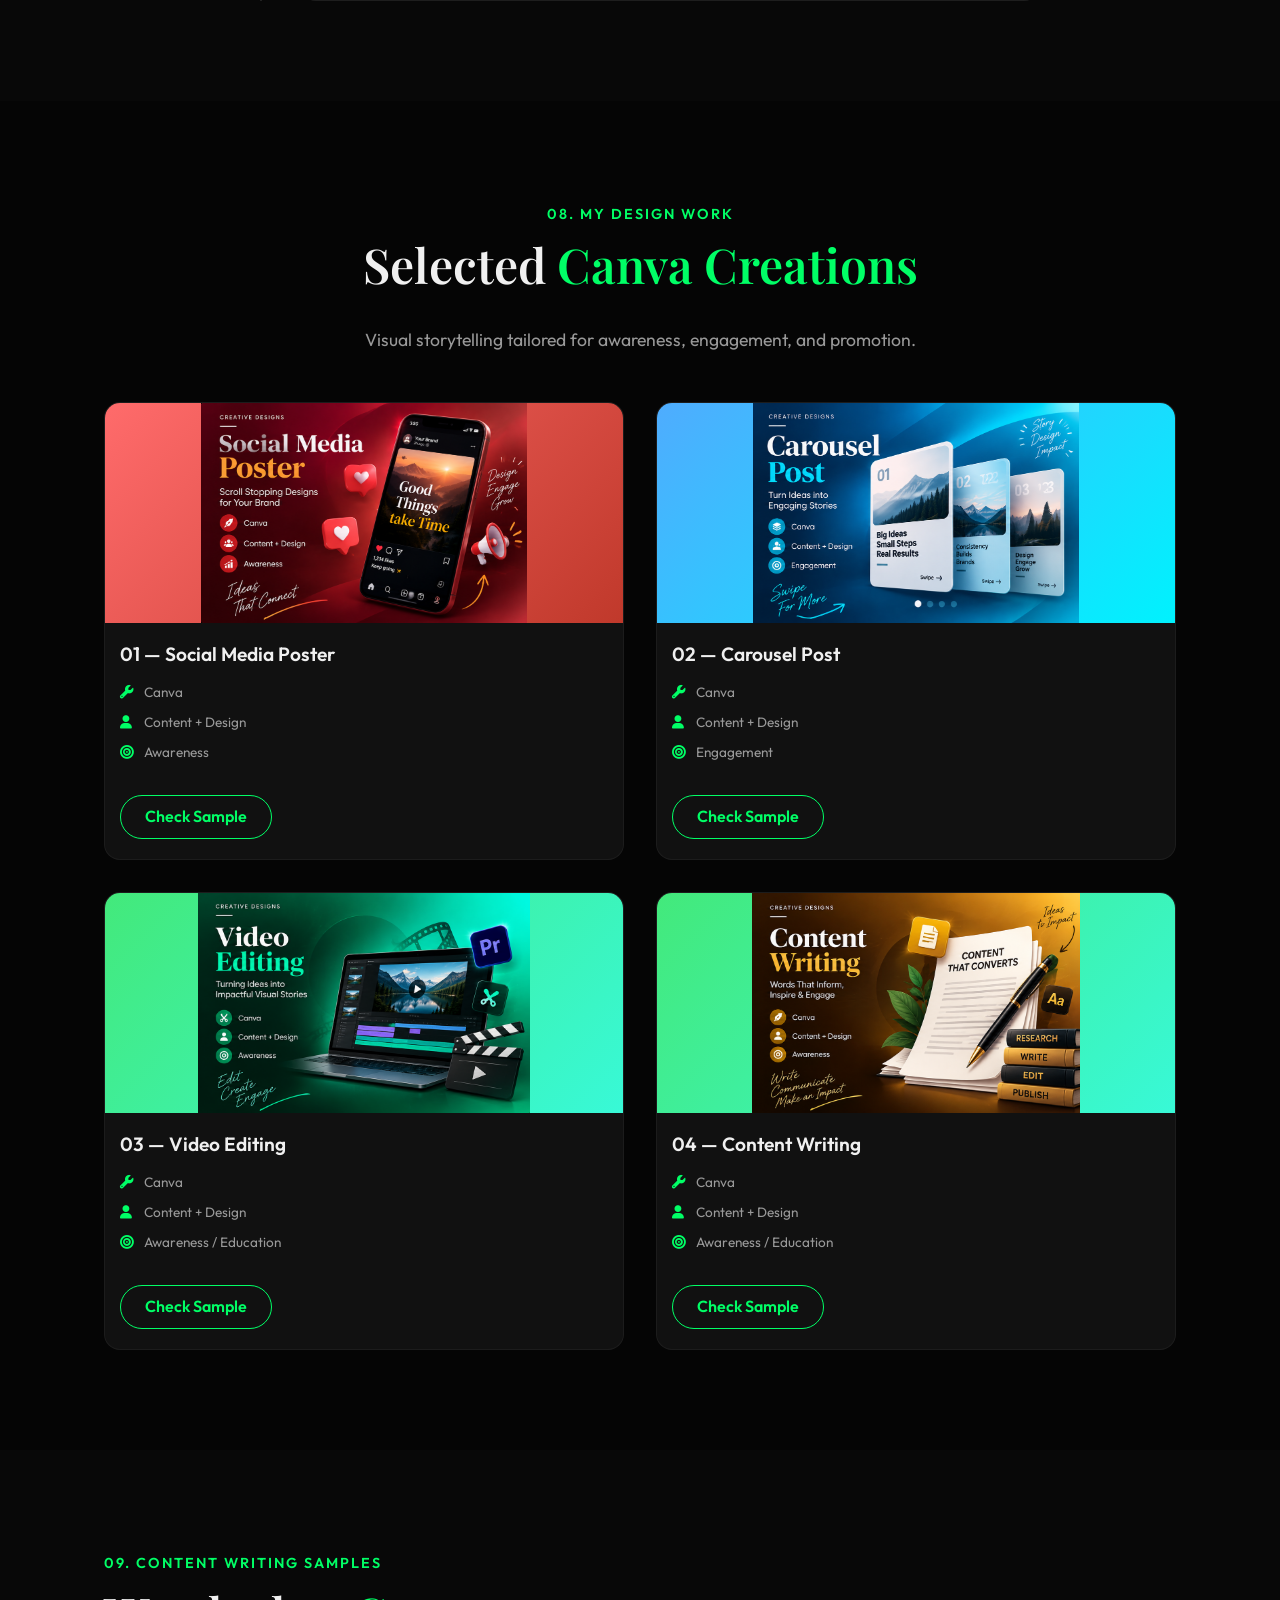
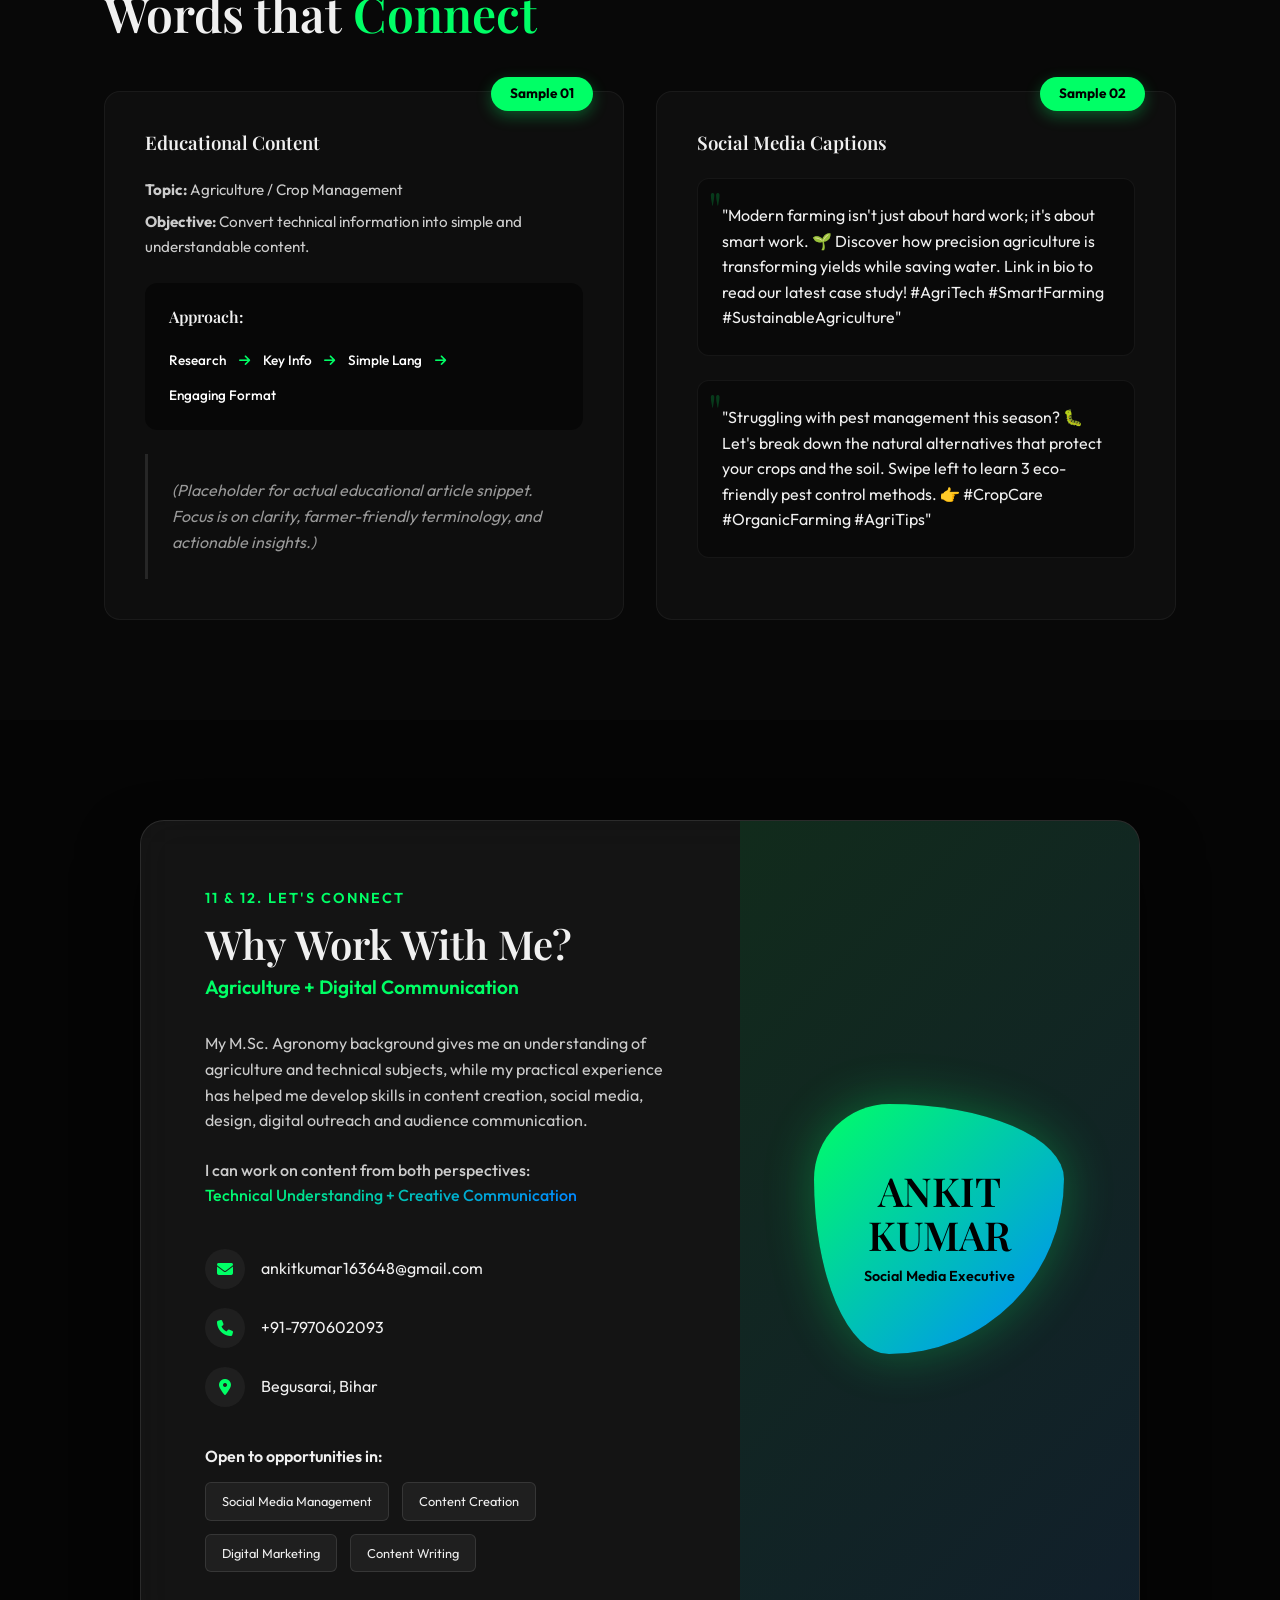
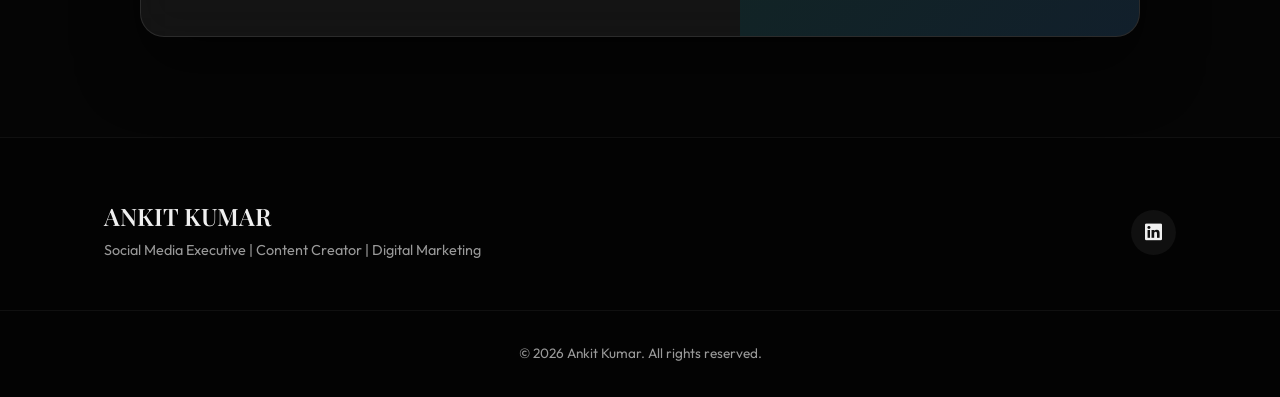
==== commit 2b760b26: "added all" ====
--- a/index.html
+++ b/index.html
@@ -295,63 +295,38 @@
                 <!-- Portfolio Item 3 -->
                 <div class="portfolio-item fade-up">
                     <div class="portfolio-img placeholder-gradient-3">
-                        <img class="img-fluid w-100" src="images/SocialMediaPoster.png" alt="socialmedia">
+                        <img class="img-fluid w-100" src="images/VideoEditing.png" alt="socialmedia">
 
                     </div>
                     <div class="portfolio-info">
-                        <h3>03 — Educational Content</h3>
+                        <h3>03 — Video Editing</h3>
                         <div class="portfolio-meta">
                             <span><i class="fa-solid fa-wrench"></i> Canva</span>
                             <span><i class="fa-solid fa-user"></i> Content + Design</span>
                             <span><i class="fa-solid fa-bullseye"></i> Awareness / Education</span>
                         </div>
-                    </div>
-                </div>
-
-                <!-- Portfolio Item 4 -->
+                        <a class="btn btn-outline mt-4" href="video-editing.html">Check Sample</a>
+                    </div>
+                </div>
+
+                 <!-- Portfolio Item 3 -->
                 <div class="portfolio-item fade-up">
-                    <div class="portfolio-img placeholder-gradient-4">
-                        <span class="img-text">Promotional Creative</span>
+                    <div class="portfolio-img placeholder-gradient-3">
+                        <img class="img-fluid w-100" src="images/ContentWriting.png" alt="socialmedia">
+
                     </div>
                     <div class="portfolio-info">
-                        <h3>04 — Promotional Creative</h3>
+                        <h3>04 — Content Writing</h3>
                         <div class="portfolio-meta">
                             <span><i class="fa-solid fa-wrench"></i> Canva</span>
                             <span><i class="fa-solid fa-user"></i> Content + Design</span>
-                            <span><i class="fa-solid fa-bullseye"></i> Promotion</span>
-                        </div>
-                    </div>
-                </div>
-
-                <!-- Portfolio Item 5 -->
-                <div class="portfolio-item fade-up">
-                    <div class="portfolio-img placeholder-gradient-5">
-                        <span class="img-text">Festival / Seasonal Creative</span>
-                    </div>
-                    <div class="portfolio-info">
-                        <h3>05 — Festival/Seasonal Creative</h3>
-                        <div class="portfolio-meta">
-                            <span><i class="fa-solid fa-wrench"></i> Canva</span>
-                            <span><i class="fa-solid fa-user"></i> Content + Design</span>
-                            <span><i class="fa-solid fa-bullseye"></i> Engagement</span>
-                        </div>
-                    </div>
-                </div>
-
-                <!-- Portfolio Item 6 -->
-                <div class="portfolio-item fade-up">
-                    <div class="portfolio-img placeholder-gradient-6">
-                        <span class="img-text">Agri Awareness Content</span>
-                    </div>
-                    <div class="portfolio-info">
-                        <h3>06 — Agriculture Awareness Content</h3>
-                        <div class="portfolio-meta">
-                            <span><i class="fa-solid fa-wrench"></i> Canva</span>
-                            <span><i class="fa-solid fa-user"></i> Content + Design</span>
-                            <span><i class="fa-solid fa-bullseye"></i> Awareness</span>
-                        </div>
-                    </div>
-                </div>
+                            <span><i class="fa-solid fa-bullseye"></i> Awareness / Education</span>
+                        </div>
+                        <a class="btn btn-outline mt-4" href="content-writing.html">Check Sample</a>
+                    </div>
+                </div>
+
+             
             </div>
         </div>
     </section>
@@ -464,9 +439,7 @@
                 <p>Social Media Executive | Content Creator | Digital Marketing</p>
             </div>
             <div class="footer-right">
-                <a href="#"><i class="fa-brands fa-linkedin"></i></a>
-                <a href="#"><i class="fa-brands fa-twitter"></i></a>
-                <a href="#"><i class="fa-brands fa-instagram"></i></a>
+                <a target="_blank" href="https://www.linkedin.com/in/ankit-kumar-57a90726b/"><i class="fa-brands fa-linkedin"></i></a>
             </div>
         </div>
         <div class="footer-bottom text-center">
--- a/styles/styles.css
+++ b/styles/styles.css
@@ -707,9 +707,15 @@
    ========================================= */
 .portfolio-grid {
     display: grid;
-    grid-template-columns: repeat(auto-fill, minmax(320px, 1fr));
+    grid-template-columns: repeat(2, 1fr);
     gap: 2rem;
     margin-top: 3rem;
+}
+
+@media (max-width: 768px) {
+    .portfolio-grid {
+        grid-template-columns: 1fr;
+    }
 }
 
 .portfolio-item {
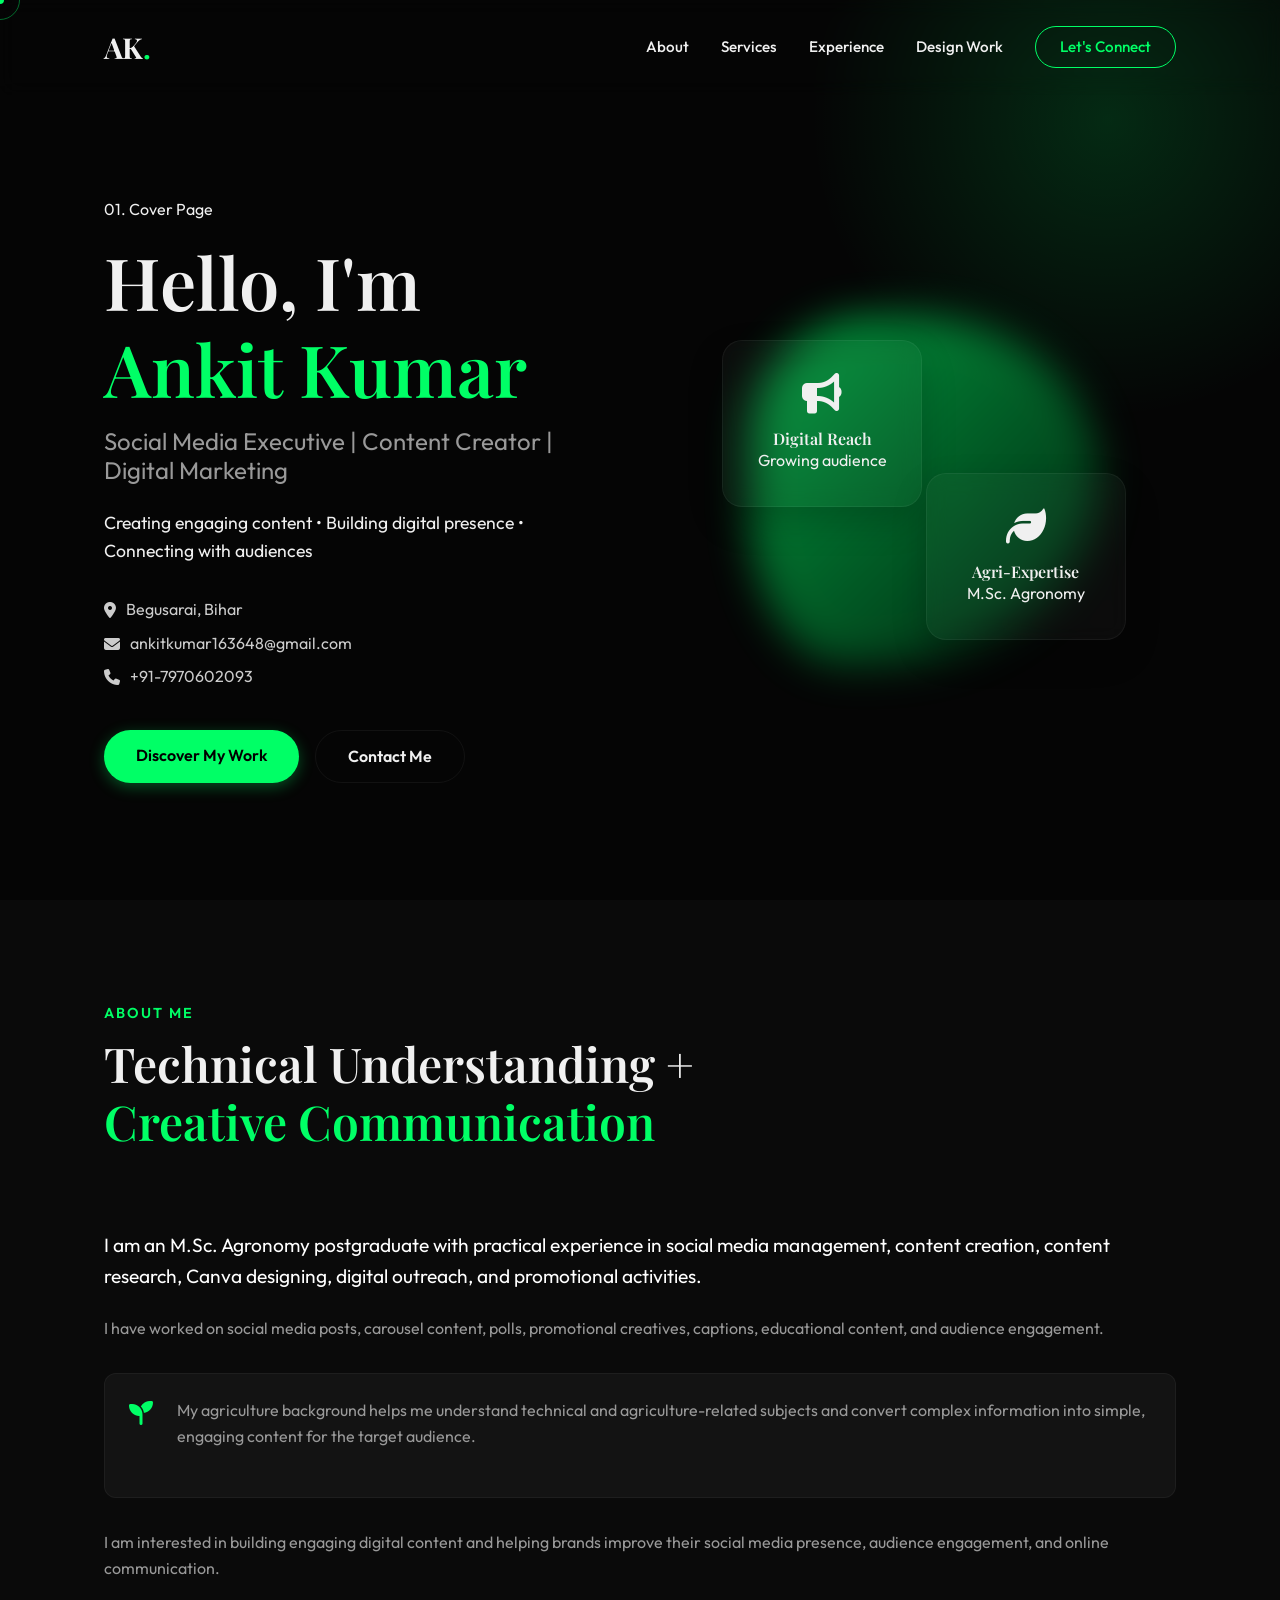
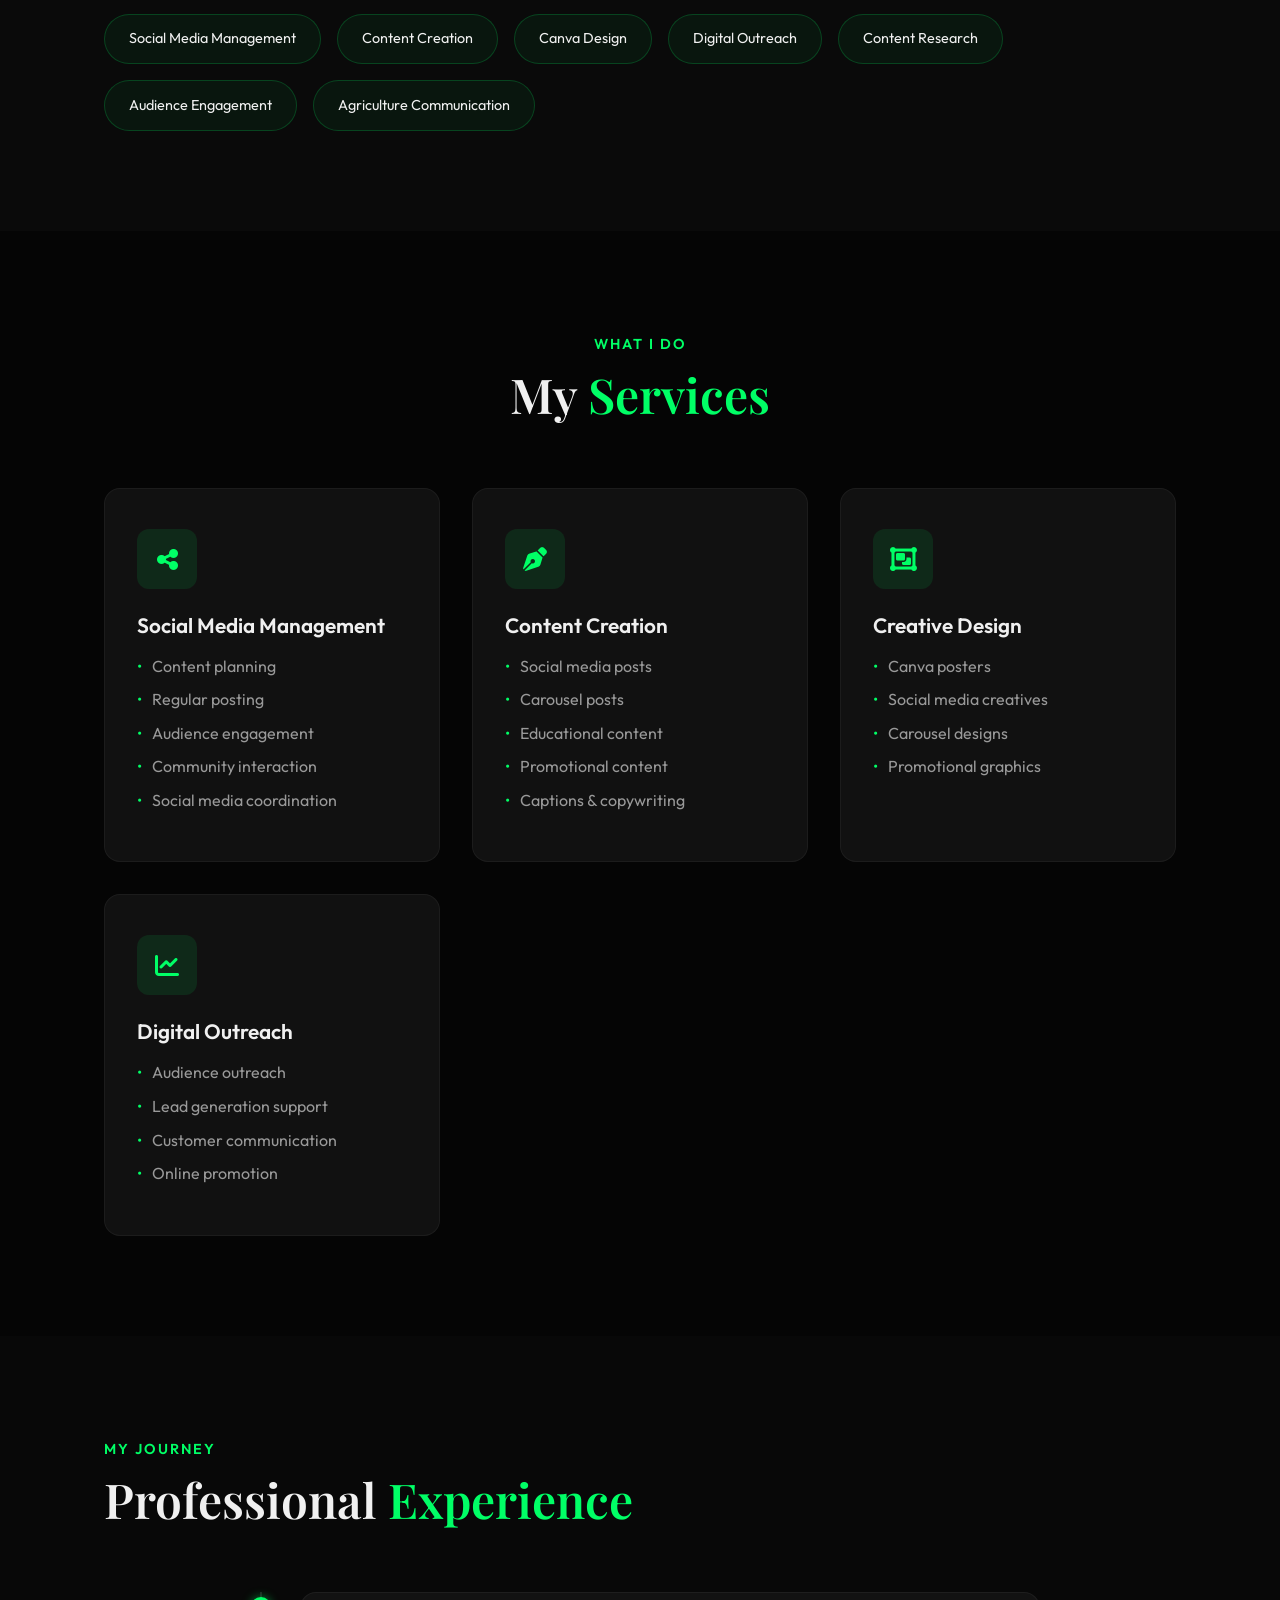
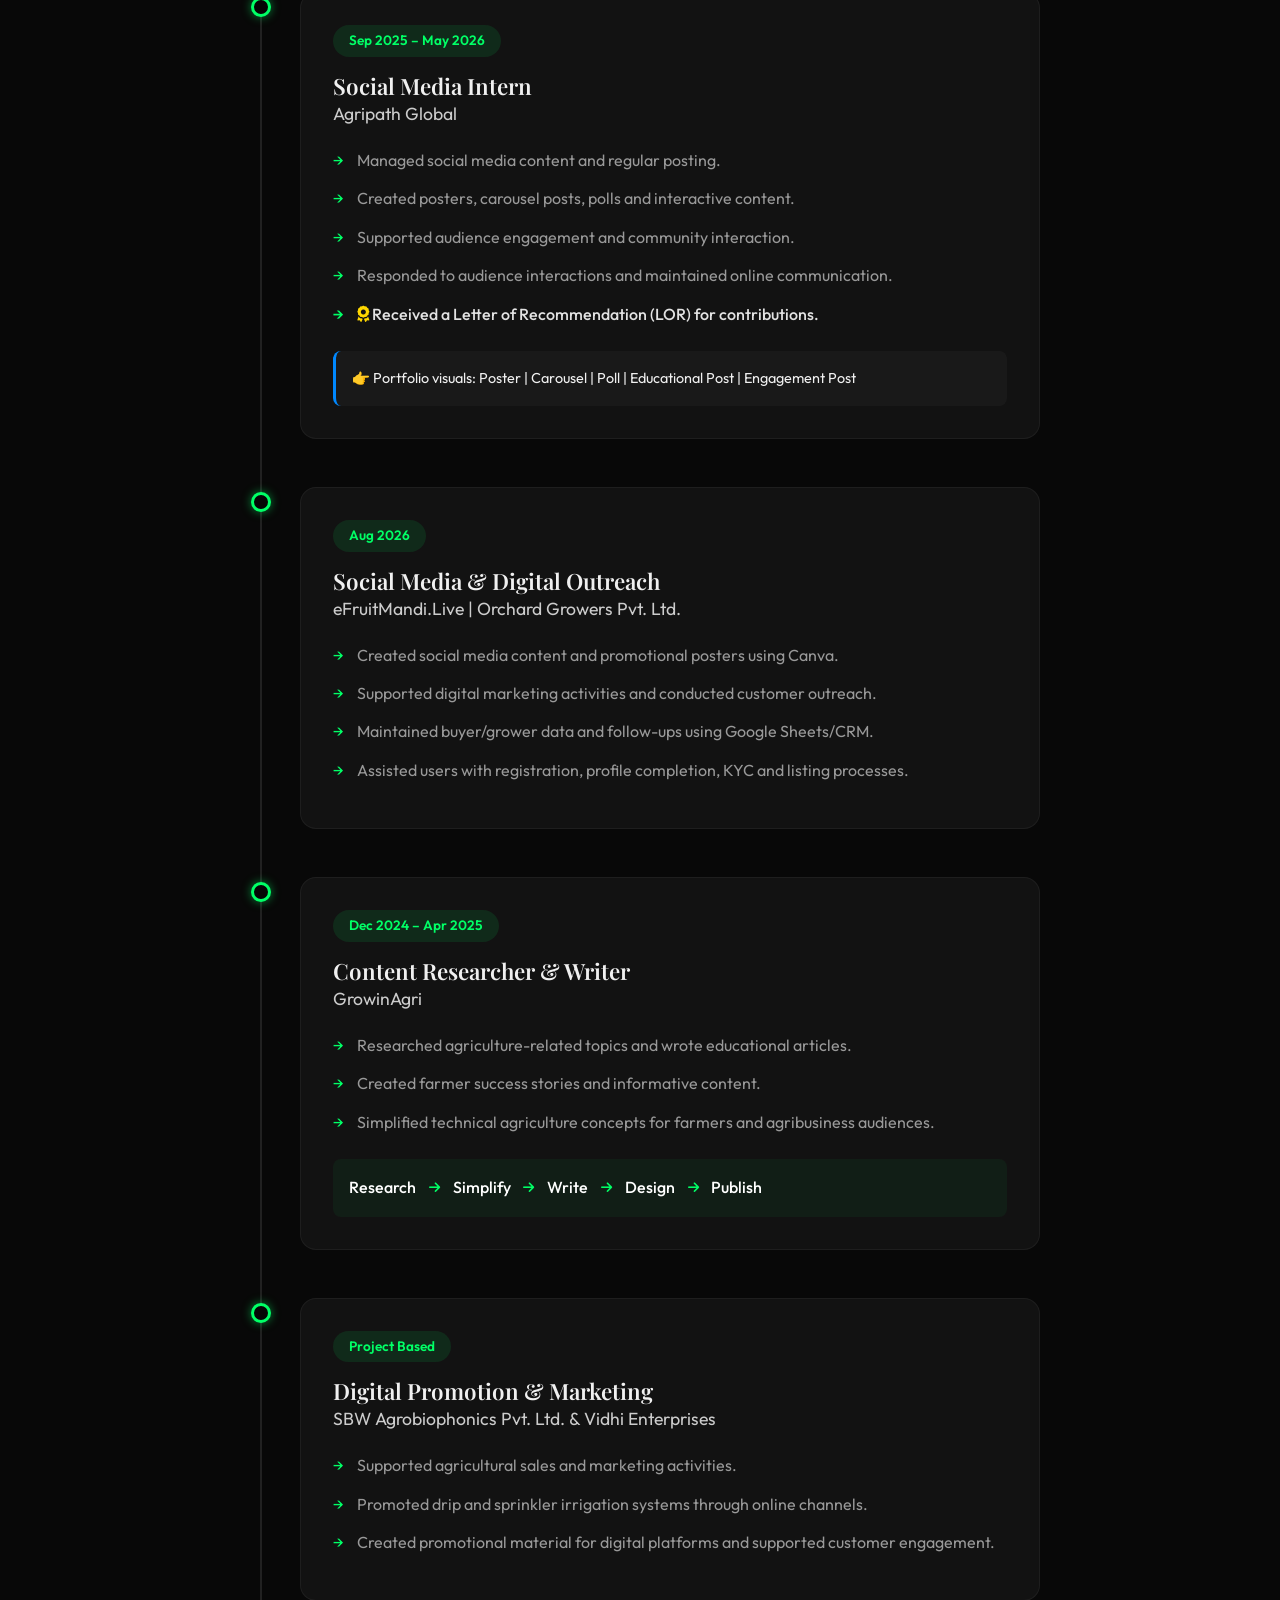
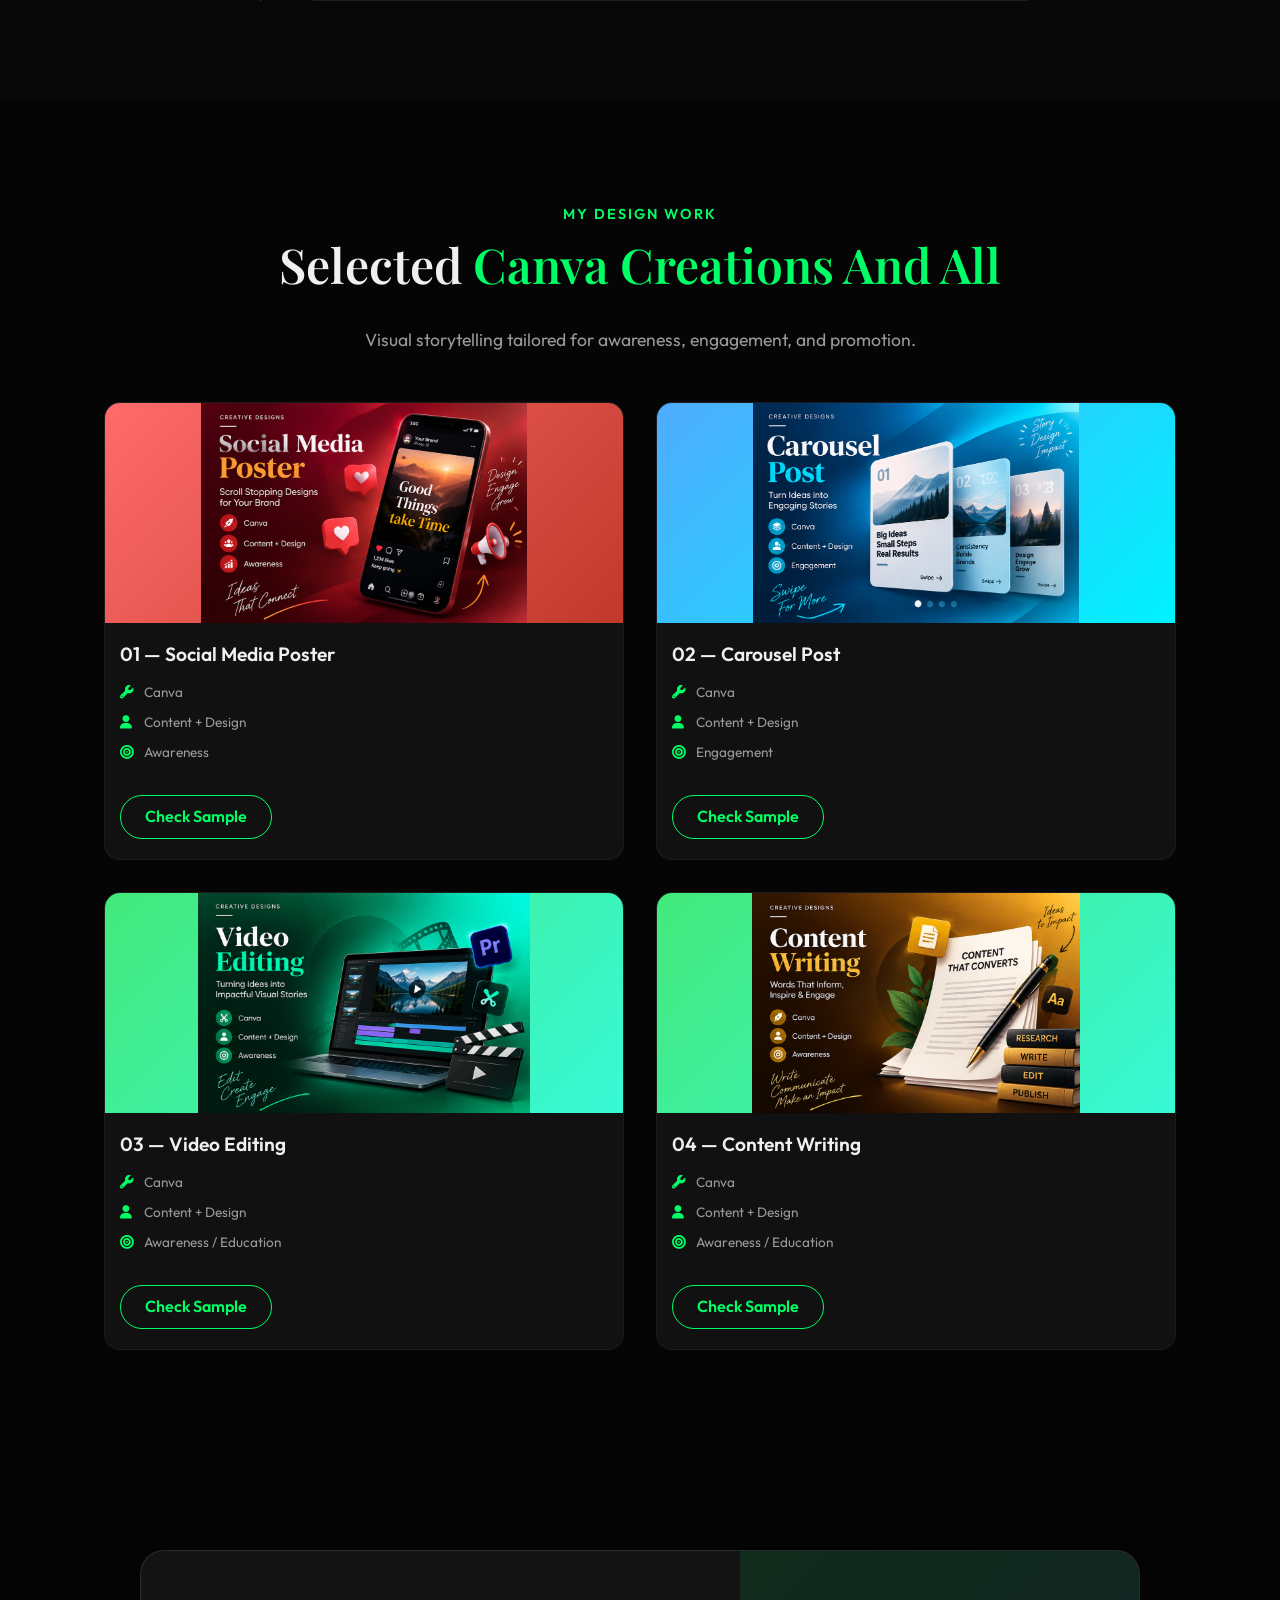
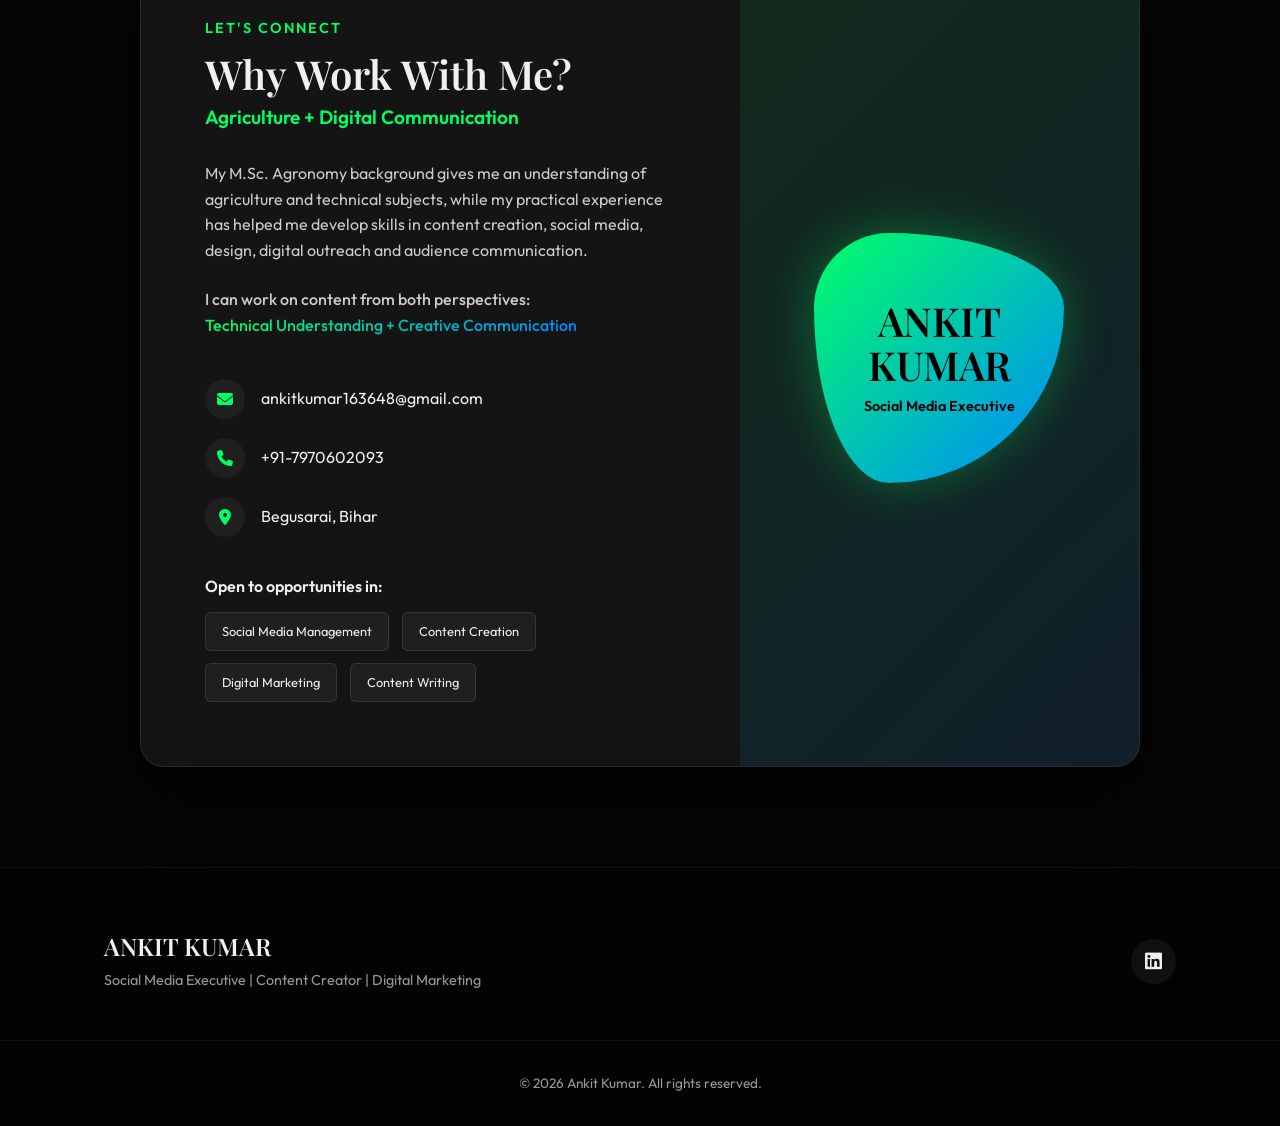
==== commit 4aae01a2: "removed number" ====
--- a/index.html
+++ b/index.html
@@ -84,7 +84,7 @@
     <section class="about" id="about">
         <div class="container about-container">
             <div class="section-header fade-up">
-                <p class="section-subtitle">02. About Me</p>
+                <p class="section-subtitle">About Me</p>
                 <h2 class="section-title">Technical Understanding + <br><span class="highlight">Creative
                         Communication</span></h2>
             </div>
@@ -119,7 +119,7 @@
     <section class="services" id="services">
         <div class="container">
             <div class="section-header text-center fade-up">
-                <p class="section-subtitle">03. What I Do</p>
+                <p class="section-subtitle">What I Do</p>
                 <h2 class="section-title">My <span class="highlight">Services</span></h2>
             </div>
             <div class="services-grid">
@@ -172,7 +172,7 @@
     <section class="experience" id="experience">
         <div class="container">
             <div class="section-header fade-up">
-                <p class="section-subtitle">04, 05, 06, 07. My Journey</p>
+                <p class="section-subtitle">My Journey</p>
                 <h2 class="section-title">Professional <span class="highlight">Experience</span></h2>
             </div>
 
@@ -253,8 +253,8 @@
     <section class="portfolio" id="portfolio">
         <div class="container">
             <div class="section-header text-center fade-up">
-                <p class="section-subtitle">08. My Design Work</p>
-                <h2 class="section-title">Selected <span class="highlight">Canva Creations</span></h2>
+                <p class="section-subtitle">My Design Work</p>
+                <h2 class="section-title">Selected <span class="highlight">Canva Creations And All</span></h2>
                 <p class="section-desc">Visual storytelling tailored for awareness, engagement, and promotion.</p>
             </div>
 
@@ -331,60 +331,12 @@
         </div>
     </section>
 
-    <section class="content-samples" id="samples">
-        <div class="container">
-            <div class="section-header fade-up">
-                <p class="section-subtitle">09. Content Writing Samples</p>
-                <h2 class="section-title">Words that <span class="highlight">Connect</span></h2>
-            </div>
-
-            <div class="samples-container">
-                <div class="sample-card fade-up">
-                    <div class="sample-badge">Sample 01</div>
-                    <h3>Educational Content</h3>
-                    <p class="sample-meta"><strong>Topic:</strong> Agriculture / Crop Management</p>
-                    <p class="sample-meta"><strong>Objective:</strong> Convert technical information into simple and
-                        understandable content.</p>
-                    <div class="sample-approach">
-                        <h4>Approach:</h4>
-                        <div class="process-flow small">
-                            <span>Research</span> <i class="fa-solid fa-arrow-right"></i>
-                            <span>Key Info</span> <i class="fa-solid fa-arrow-right"></i>
-                            <span>Simple Lang</span> <i class="fa-solid fa-arrow-right"></i>
-                            <span>Engaging Format</span>
-                        </div>
-                    </div>
-                    <div class="sample-body">
-                        <p><em>(Placeholder for actual educational article snippet. Focus is on clarity, farmer-friendly
-                                terminology, and actionable insights.)</em></p>
-                    </div>
-                </div>
-
-                <div class="sample-card fade-up" style="animation-delay: 0.2s;">
-                    <div class="sample-badge">Sample 02</div>
-                    <h3>Social Media Captions</h3>
-                    <div class="caption-examples">
-                        <div class="caption-box">
-                            <p>"Modern farming isn't just about hard work; it's about smart work. 🌱 Discover how
-                                precision agriculture is transforming yields while saving water. Link in bio to read our
-                                latest case study! #AgriTech #SmartFarming #SustainableAgriculture"</p>
-                        </div>
-                        <div class="caption-box">
-                            <p>"Struggling with pest management this season? 🐛 Let's break down the natural
-                                alternatives that protect your crops and the soil. Swipe left to learn 3 eco-friendly
-                                pest control methods. 👉 #CropCare #OrganicFarming #AgriTips"</p>
-                        </div>
-                    </div>
-                </div>
-            </div>
-        </div>
-    </section>
 
     <section class="contact" id="contact">
         <div class="container contact-container fade-up">
             <div class="contact-card glass-panel">
                 <div class="contact-content">
-                    <p class="section-subtitle">11 & 12. Let's Connect</p>
+                    <p class="section-subtitle"> Let's Connect</p>
                     <h2>Why Work With Me?</h2>
                     <h3 class="highlight">Agriculture + Digital Communication</h3>
                     <p class="contact-desc">
